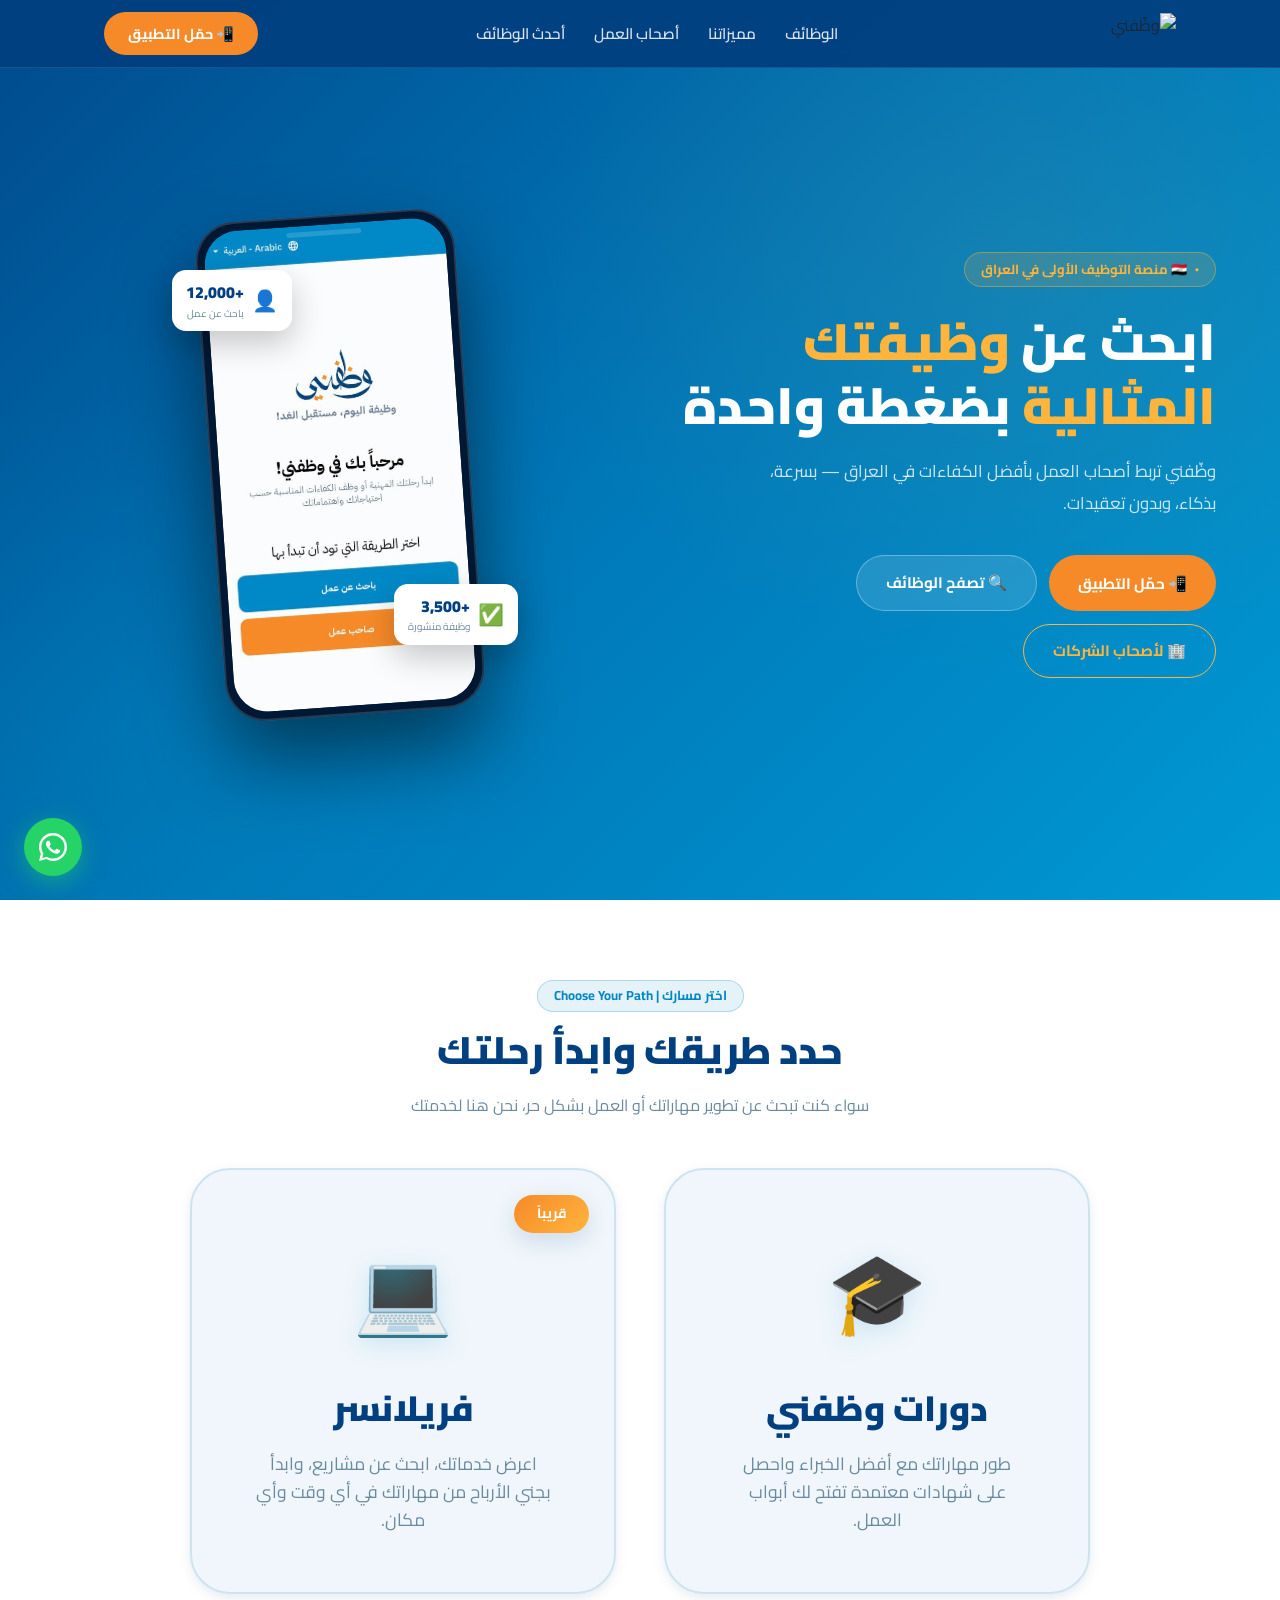
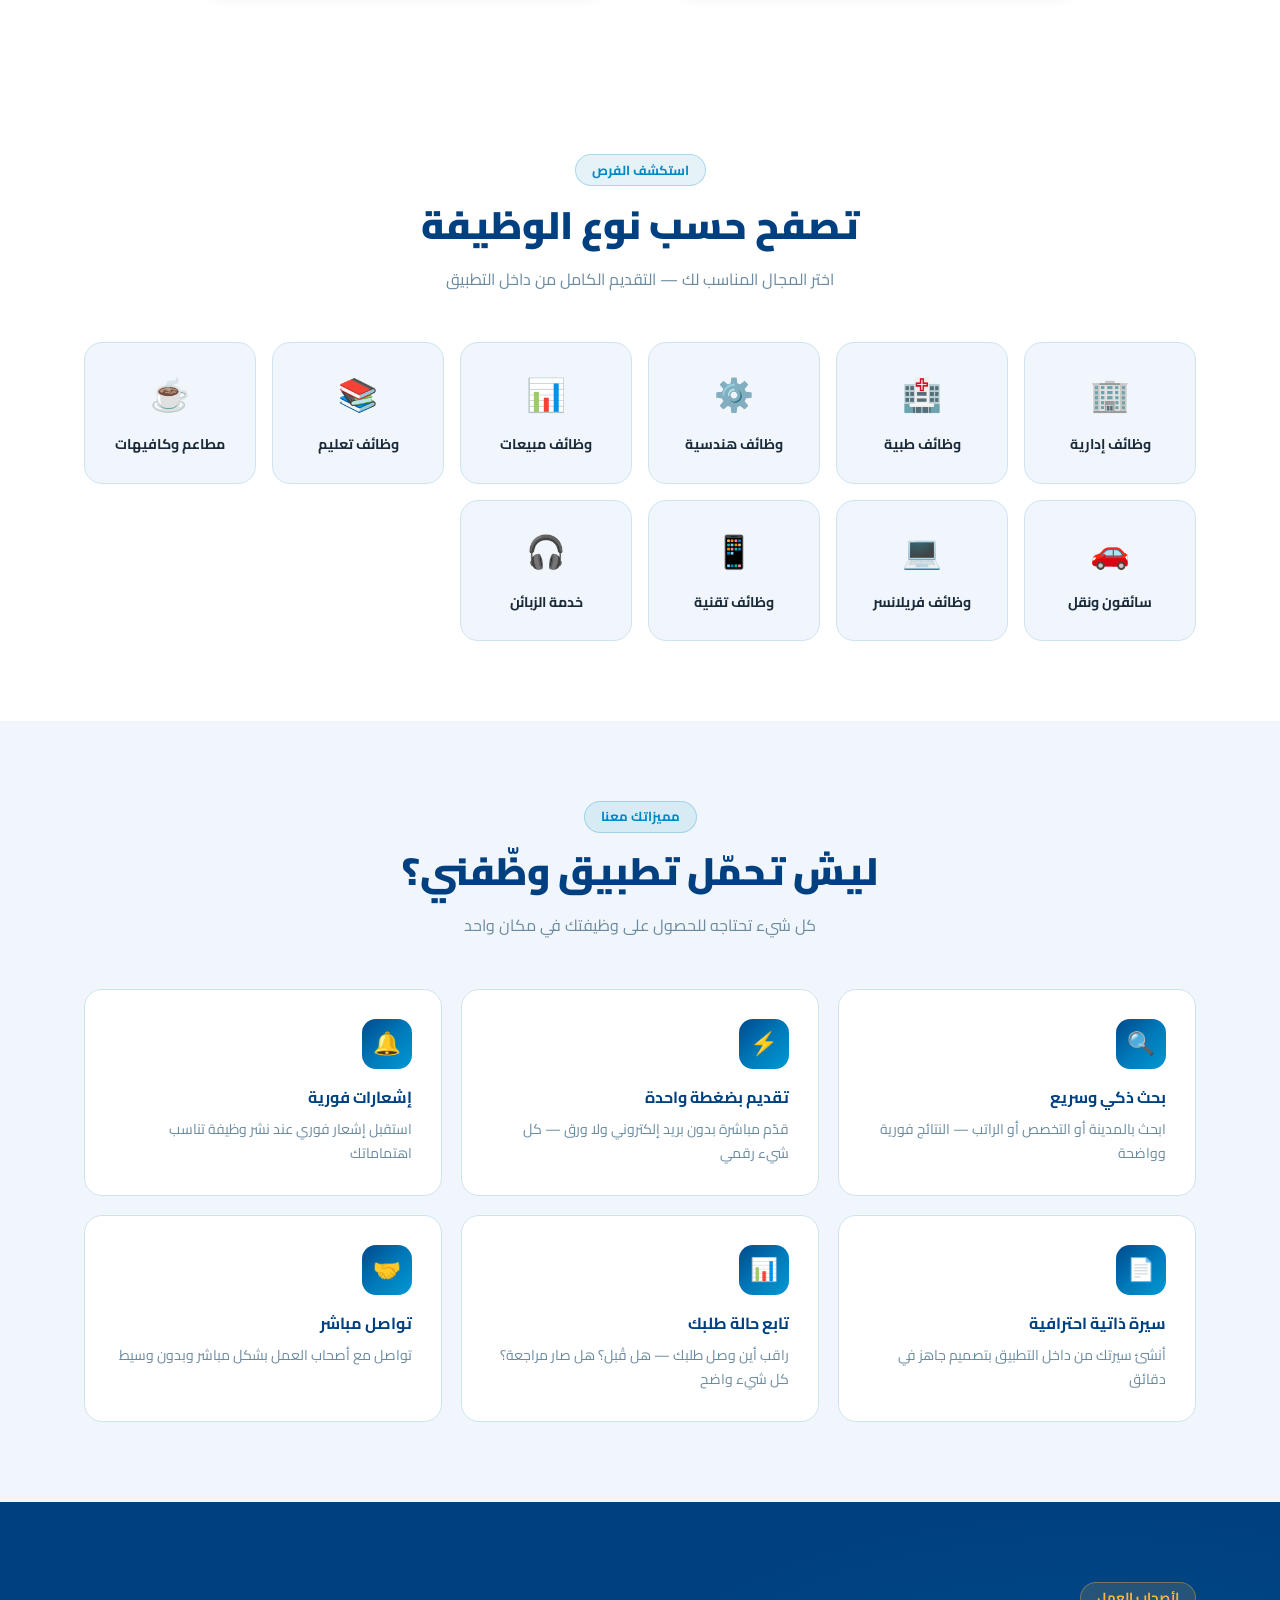
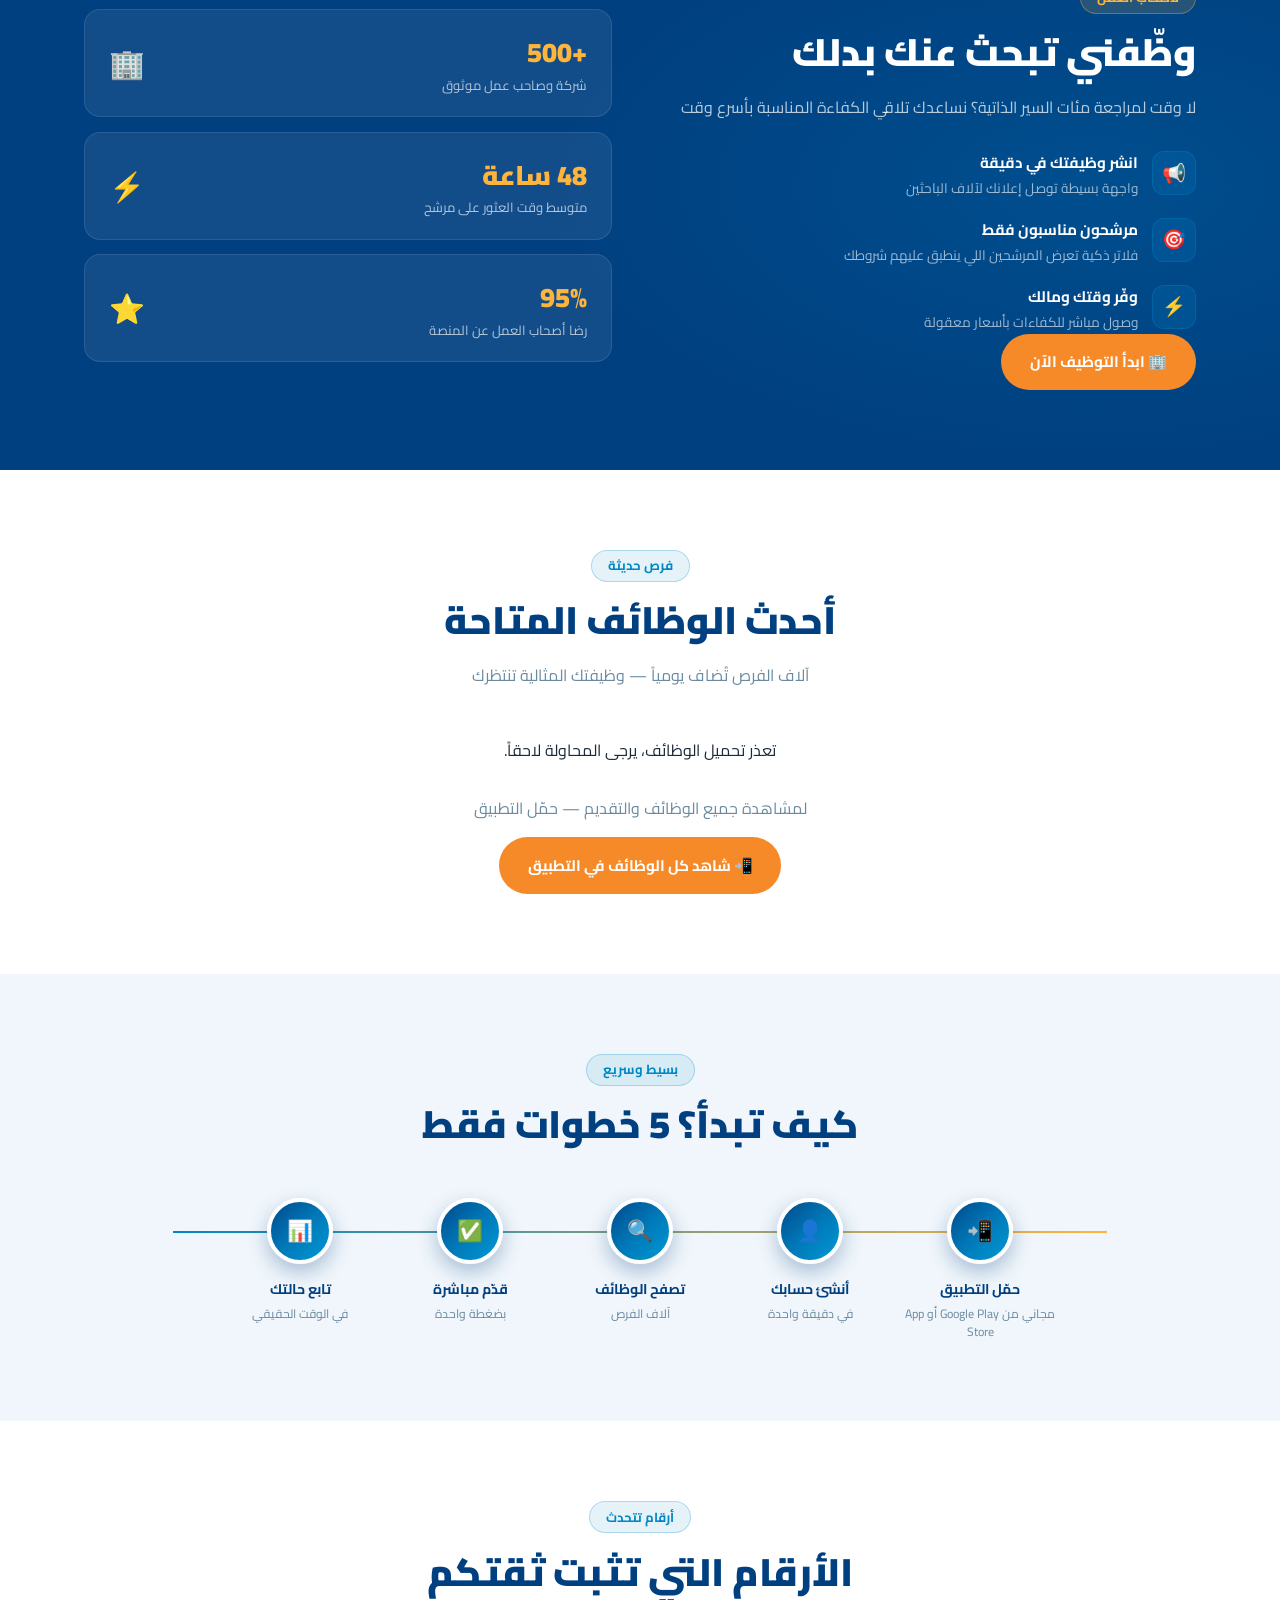
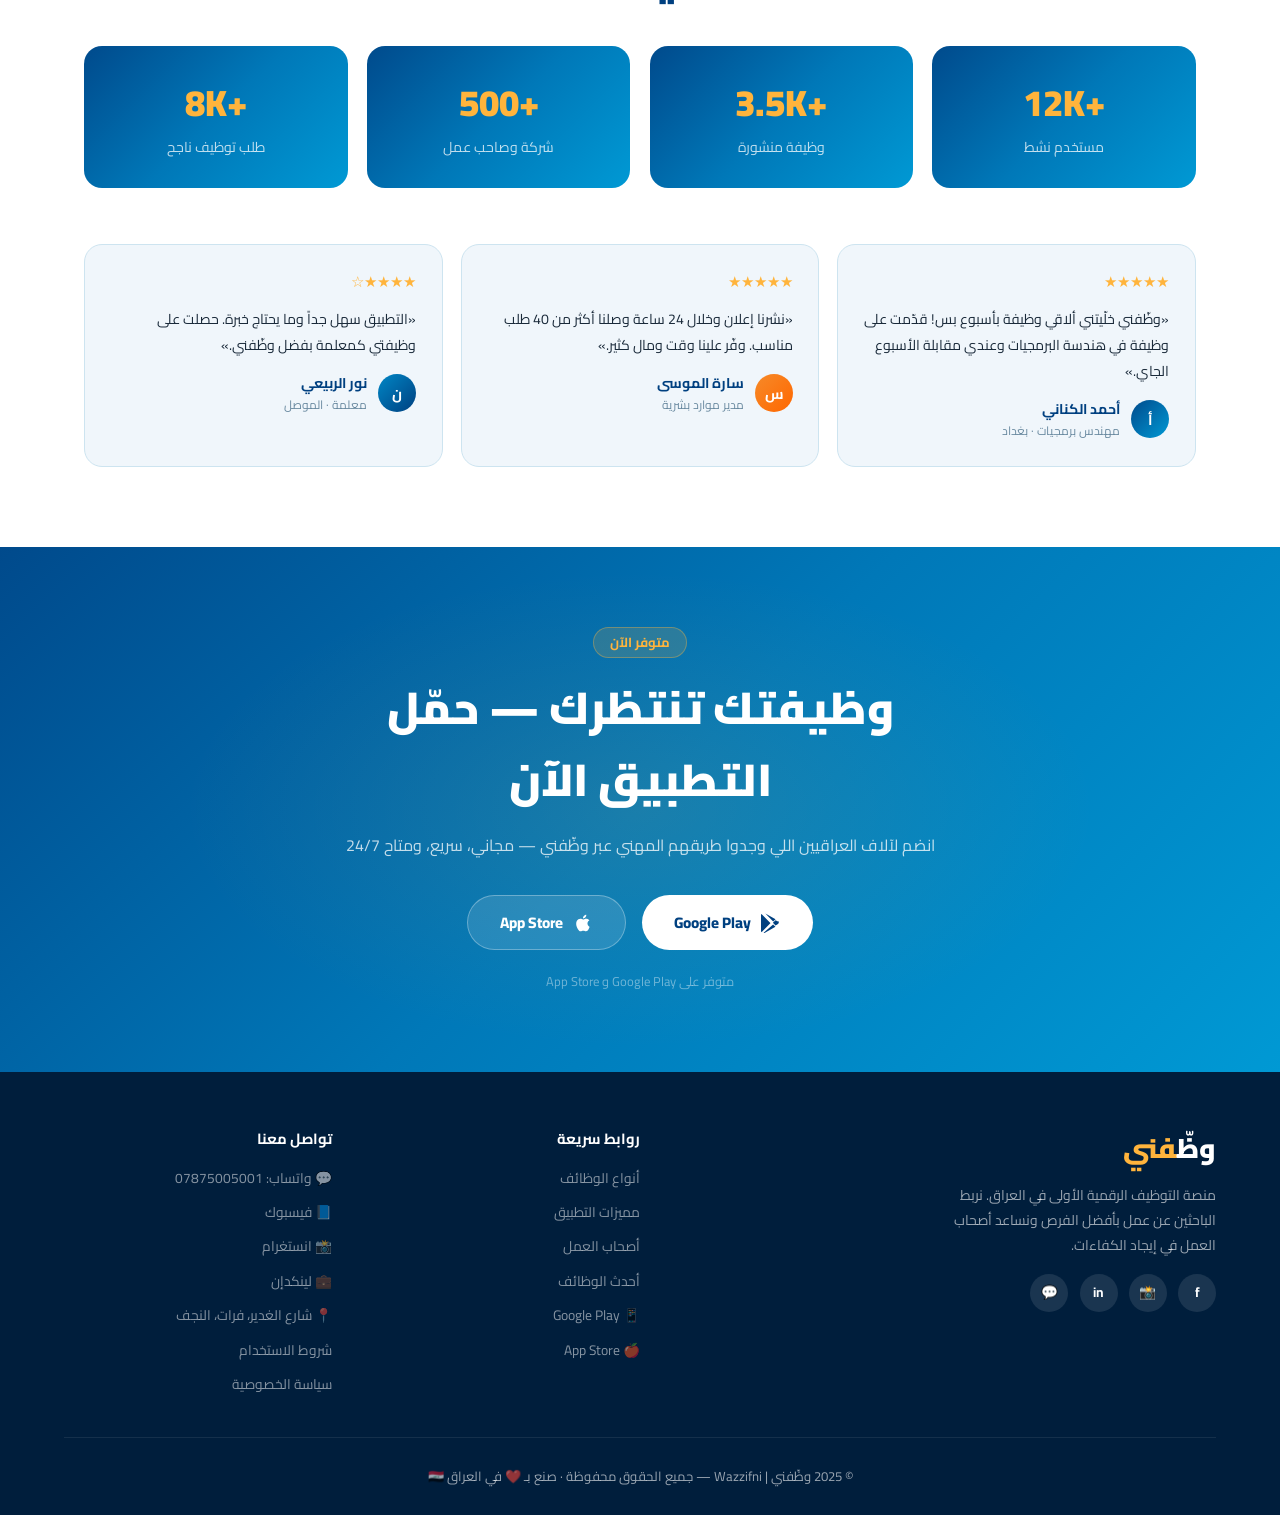
==== web/index.html @ c6cc1110 "." ====
<!DOCTYPE html>
<html lang="ar" dir="rtl">
<head>
    <meta charset="UTF-8">
    <meta name="viewport" content="width=device-width, initial-scale=1.0">
    <title>وظّفني | Wazzifni - منصة التوظيف الأولى في العراق</title>
    <meta name="description" content="منصة التوظيف الرقمية الأولى في العراق - ابحث عن وظيفتك المثالية بضغطة واحدة">
    <meta name="keywords" content="وظائف, توظيف, العراق, عمل, فرص عمل, بغداد, الموصل, أربيل">
    <meta name="author" content="Wazzifni">

    <!-- Open Graph / Social Media -->
    <meta property="og:title" content="وظّفني | Wazzifni">
    <meta property="og:description" content="منصة التوظيف الرقمية الأولى في العراق">
    <meta property="og:type" content="website">

    <!-- Fonts -->
    <link href="https://fonts.googleapis.com/css2?family=Cairo:wght@400;600;700;900&display=swap" rel="stylesheet">

    <!-- CSS -->
    <link rel="stylesheet" href="css/main.css">
</head>
<body>
<!-- Navigation Component -->
<nav class="navbar">
    <div class="nav-container">
        <div class="nav-logo">
            <img src="assets/images/logo.png" alt="وظّفني" width="120" height="42">
        </div>
        <ul class="nav-links">
            <li><a href="#cats">الوظائف</a></li>
            <li><a href="#why">مميزاتنا</a></li>
            <li><a href="#employers">أصحاب العمل</a></li>
            <li><a href="#jobs">أحدث الوظائف</a></li>
        </ul>
        <button class="nav-btn" onclick="window.modal.show()">📲 حمّل التطبيق</button>
        <button class="mobile-menu-btn" aria-label="القائمة">☰</button>
    </div>
</nav>

<!-- Hero Section -->
<section class="hero" id="home">
    <div class="hero-container">
        <div class="hero-content">
            <div class="badge">🇮🇶 منصة التوظيف الأولى في العراق</div>
            <h1>ابحث عن <em>وظيفتك المثالية</em> بضغطة واحدة</h1>
            <p class="hero-subtitle">وظّفني تربط أصحاب العمل بأفضل الكفاءات في العراق — بسرعة، بذكاء، وبدون تعقيدات.</p>
            <div class="hero-buttons">
                <button class="btn btn-primary" onclick="window.modal.show()">📲 حمّل التطبيق</button>
                <a href="#jobs" class="btn btn-secondary">🔍 تصفح الوظائف</a>
                <a href="#employers" class="btn btn-outline">🏢 لأصحاب الشركات</a>
            </div>
        </div>
        <div class="hero-phone">
            <div class="phone-mockup">
                <div class="phone-frame">
                    <div class="phone-screen">
                        <img src="assets/images/phone-mockup.png" alt="تطبيق وظّفني" loading="lazy">
                    </div>
                </div>
                <div class="float-card card-1">
                    <span class="card-icon">👤</span>
                    <div>
                        <div class="card-number">+12,000</div>
                        <div class="card-label">باحث عن عمل</div>
                    </div>
                </div>
                <div class="float-card card-2">
                    <span class="card-icon">✅</span>
                    <div>
                        <div class="card-number">+3,500</div>
                        <div class="card-label">وظيفة منشورة</div>
                    </div>
                </div>
            </div>
        </div>
    </div>
</section>

<!-- Path Section -->
<section class="path" id="path">
    <div class="container">
        <div class="section-header rv">
            <span class="section-tag">اختر مسارك | Choose Your Path</span>
            <h2 class="section-title">حدد طريقك وابدأ رحلتك</h2>
            <p class="section-subtitle">سواء كنت تبحث عن تطوير مهاراتك أو العمل بشكل حر، نحن هنا لخدمتك</p>
        </div>
        <div class="path-grid">
            <div class="path-card rv" onclick="window.location.href='/course/'">
                <span class="path-icon">🎓</span>
                <h3 class="path-title">دورات وظفني</h3>
                <p class="path-desc">طور مهاراتك مع أفضل الخبراء واحصل على شهادات معتمدة تفتح لك أبواب العمل.</p>
            </div>
            <div class="path-card rv" onclick="window.modal.show()">
                <div class="path-badge">قريباً</div>
                <span class="path-icon">💻</span>
                <h3 class="path-title">فريلانسر</h3>
                <p class="path-desc">اعرض خدماتك، ابحث عن مشاريع، وابدأ بجني الأرباح من مهاراتك في أي وقت وأي مكان.</p>
            </div>
        </div>
    </div>
</section>

<!-- Categories Section -->
<section class="categories" id="cats">
    <div class="container">
        <div class="section-header rv">
            <span class="section-tag">استكشف الفرص</span>
            <h2 class="section-title">تصفح حسب نوع الوظيفة</h2>
            <p class="section-subtitle">اختر المجال المناسب لك — التقديم الكامل من داخل التطبيق</p>
        </div>
        <div class="categories-grid">
            <div class="category-card rv" onclick="window.modal.show()">
                <span class="category-icon">🏢</span>
                <span class="category-label">وظائف إدارية</span>
            </div>
            <div class="category-card rv" onclick="window.modal.show()">
                <span class="category-icon">🏥</span>
                <span class="category-label">وظائف طبية</span>
            </div>
            <div class="category-card rv" onclick="window.modal.show()">
                <span class="category-icon">⚙️</span>
                <span class="category-label">وظائف هندسية</span>
            </div>
            <div class="category-card rv" onclick="window.modal.show()">
                <span class="category-icon">📊</span>
                <span class="category-label">وظائف مبيعات</span>
            </div>
            <div class="category-card rv" onclick="window.modal.show()">
                <span class="category-icon">📚</span>
                <span class="category-label">وظائف تعليم</span>
            </div>
            <div class="category-card rv" onclick="window.modal.show()">
                <span class="category-icon">☕</span>
                <span class="category-label">مطاعم وكافيهات</span>
            </div>
            <div class="category-card rv" onclick="window.modal.show()">
                <span class="category-icon">🚗</span>
                <span class="category-label">سائقون ونقل</span>
            </div>
            <div class="category-card rv" onclick="window.modal.show()">
                <span class="category-icon">💻</span>
                <span class="category-label">وظائف فريلانسر</span>
            </div>
            <div class="category-card rv" onclick="window.modal.show()">
                <span class="category-icon">📱</span>
                <span class="category-label">وظائف تقنية</span>
            </div>
            <div class="category-card rv" onclick="window.modal.show()">
                <span class="category-icon">🎧</span>
                <span class="category-label">خدمة الزبائن</span>
            </div>
        </div>
    </div>
</section>

<!-- Why Choose Us Section -->
<section class="why-us" id="why">
    <div class="container">
        <div class="section-header rv">
            <span class="section-tag">مميزاتك معنا</span>
            <h2 class="section-title">ليش تحمّل تطبيق وظّفني؟</h2>
            <p class="section-subtitle">كل شيء تحتاجه للحصول على وظيفتك في مكان واحد</p>
        </div>
        <div class="features-grid">
            <div class="feature-card rv">
                <div class="feature-icon">🔍</div>
                <h3 class="feature-title">بحث ذكي وسريع</h3>
                <p class="feature-description">ابحث بالمدينة أو التخصص أو الراتب — النتائج فورية وواضحة</p>
            </div>
            <div class="feature-card rv">
                <div class="feature-icon">⚡</div>
                <h3 class="feature-title">تقديم بضغطة واحدة</h3>
                <p class="feature-description">قدّم مباشرة بدون بريد إلكتروني ولا ورق — كل شيء رقمي</p>
            </div>
            <div class="feature-card rv">
                <div class="feature-icon">🔔</div>
                <h3 class="feature-title">إشعارات فورية</h3>
                <p class="feature-description">استقبل إشعار فوري عند نشر وظيفة تناسب اهتماماتك</p>
            </div>
            <div class="feature-card rv">
                <div class="feature-icon">📄</div>
                <h3 class="feature-title">سيرة ذاتية احترافية</h3>
                <p class="feature-description">أنشئ سيرتك من داخل التطبيق بتصميم جاهز في دقائق</p>
            </div>
            <div class="feature-card rv">
                <div class="feature-icon">📊</div>
                <h3 class="feature-title">تابع حالة طلبك</h3>
                <p class="feature-description">راقب أين وصل طلبك — هل قُبل؟ هل صار مراجعة؟ كل شيء واضح</p>
            </div>
            <div class="feature-card rv">
                <div class="feature-icon">🤝</div>
                <h3 class="feature-title">تواصل مباشر</h3>
                <p class="feature-description">تواصل مع أصحاب العمل بشكل مباشر وبدون وسيط</p>
            </div>
        </div>
    </div>
</section>

<!-- Employers Section -->
<section class="employers" id="employers">
    <div class="container">
        <div class="employers-grid">
            <div class="employers-content rv">
                <span class="section-tag section-tag--gold">لأصحاب العمل</span>
                <h2 class="section-title section-title--light">وظّفني تبحث عنك بدلك</h2>
                <p class="section-subtitle section-subtitle--light">لا وقت لمراجعة مئات السير الذاتية؟ نساعدك تلاقي الكفاءة المناسبة بأسرع وقت</p>
                <div class="employer-features">
                    <div class="employer-feature">
                        <div class="feature-icon">📢</div>
                        <div>
                            <h4 class="feature-title">انشر وظيفتك في دقيقة</h4>
                            <p class="feature-description">واجهة بسيطة توصل إعلانك لآلاف الباحثين</p>
                        </div>
                    </div>
                    <div class="employer-feature">
                        <div class="feature-icon">🎯</div>
                        <div>
                            <h4 class="feature-title">مرشحون مناسبون فقط</h4>
                            <p class="feature-description">فلاتر ذكية تعرض المرشحين اللي ينطبق عليهم شروطك</p>
                        </div>
                    </div>
                    <div class="employer-feature">
                        <div class="feature-icon">⚡</div>
                        <div>
                            <h4 class="feature-title">وفّر وقتك ومالك</h4>
                            <p class="feature-description">وصول مباشر للكفاءات بأسعار معقولة</p>
                        </div>
                    </div>
                </div>
                <button class="btn btn-primary" onclick="window.modal.show()">🏢 ابدأ التوظيف الآن</button>
            </div>
            <div class="employers-stats rv">
                <div class="stat-card">
                    <div>
                        <div class="stat-number">+500</div>
                        <div class="stat-label">شركة وصاحب عمل موثوق</div>
                    </div>
                    <span class="stat-icon">🏢</span>
                </div>
                <div class="stat-card">
                    <div>
                        <div class="stat-number">48 ساعة</div>
                        <div class="stat-label">متوسط وقت العثور على مرشح</div>
                    </div>
                    <span class="stat-icon">⚡</span>
                </div>
                <div class="stat-card">
                    <div>
                        <div class="stat-number">95%</div>
                        <div class="stat-label">رضا أصحاب العمل عن المنصة</div>
                    </div>
                    <span class="stat-icon">⭐</span>
                </div>
            </div>
        </div>
    </div>
</section>

<!-- Jobs Section -->
<section class="jobs" id="jobs">
    <div class="container">
        <div class="section-header rv">
            <span class="section-tag">فرص حديثة</span>
            <h2 class="section-title">أحدث الوظائف المتاحة</h2>
            <p class="section-subtitle">آلاف الفرص تُضاف يومياً — وظيفتك المثالية تنتظرك</p>
        </div>
        <div class="jobs-grid">
            <div class="job-card rv" onclick="window.modal.show()">
                <div class="job-header">
                    <h3 class="job-title">اداري محاسب في شركة عطور</h3>
                    <span class="job-badge">دوام كامل</span>
                </div>
                <div class="job-company">🏢 شركة بوابة التوظيف</div>
                <div class="job-footer">
                    <span class="job-location">📍 هجين (مقر + عن بُعد)</span>
                    <span class="job-salary">850,000 د.ع</span>
                    <span class="job-date">28-12-2025</span>
                </div>
            </div>
            <div class="job-card rv" onclick="window.modal.show()">
                <div class="job-header">
                    <h3 class="job-title">موظفة مبيعات</h3>
                    <span class="job-badge">دوام كامل</span>
                </div>
                <div class="job-company">🏢 شركة بوابة التوظيف</div>
                <div class="job-footer">
                    <span class="job-location">📍 هجين (مقر + عن بُعد)</span>
                    <span class="job-salary">1,000,000 د.ع</span>
                    <span class="job-date">28-12-2025</span>
                </div>
            </div>
            <div class="job-card rv" onclick="window.modal.show()">
                <div class="job-header">
                    <h3 class="job-title">موظفة في عيادة طبية</h3>
                    <span class="job-badge">دوام كامل</span>
                </div>
                <div class="job-company">🏥 شركة بوابة التوظيف</div>
                <div class="job-footer">
                    <span class="job-location">📍 في مقر العمل</span>
                    <span class="job-salary">400,000 د.ع</span>
                    <span class="job-date">28-12-2025</span>
                </div>
            </div>
            <div class="job-card rv" onclick="window.modal.show()">
                <div class="job-header">
                    <h3 class="job-title">مصمم جرافيك ومحتوى</h3>
                    <span class="job-badge">فريلانس</span>
                </div>
                <div class="job-company">📱 وكالة ديجيتال ماركتينج</div>
                <div class="job-footer">
                    <span class="job-location">📍 عن بُعد</span>
                    <span class="job-salary">400,000 - 700,000 د.ع</span>
                    <span class="job-date">منذ يوم</span>
                </div>
            </div>
            <div class="job-card rv" onclick="window.modal.show()">
                <div class="job-header">
                    <h3 class="job-title">معلم رياضيات ثانوية</h3>
                    <span class="job-badge">دوام كامل</span>
                </div>
                <div class="job-company">📚 مجموعة المدارس الأهلية</div>
                <div class="job-footer">
                    <span class="job-location">📍 الموصل</span>
                    <span class="job-salary">450,000 - 600,000 د.ع</span>
                    <span class="job-date">منذ 5 أيام</span>
                </div>
            </div>
            <div class="job-card rv" onclick="window.modal.show()">
                <div class="job-header">
                    <h3 class="job-title">موظف استقبال كافيه</h3>
                    <span class="job-badge">دوام جزئي</span>
                </div>
                <div class="job-company">☕ كافيه الأندلس - الكرادة</div>
                <div class="job-footer">
                    <span class="job-location">📍 بغداد</span>
                    <span class="job-salary">350,000 - 450,000 د.ع</span>
                    <span class="job-date">منذ يوم</span>
                </div>
            </div>
        </div>
        <div class="jobs-more rv">
            <p>لمشاهدة جميع الوظائف والتقديم — حمّل التطبيق</p>
            <button class="btn btn-primary" onclick="window.modal.show()">📲 شاهد كل الوظائف في التطبيق</button>
        </div>
    </div>
</section>

<!-- Steps Section -->
<section class="steps" id="steps">
    <div class="container">
        <div class="section-header rv">
            <span class="section-tag">بسيط وسريع</span>
            <h2 class="section-title">كيف تبدأ؟ 5 خطوات فقط</h2>
        </div>
        <div class="steps-row">
            <div class="step-item rv">
                <div class="step-number">📲</div>
                <h3 class="step-title">حمّل التطبيق</h3>
                <p class="step-description">مجاني من Google Play أو App Store</p>
            </div>
            <div class="step-item rv">
                <div class="step-number">👤</div>
                <h3 class="step-title">أنشئ حسابك</h3>
                <p class="step-description">في دقيقة واحدة</p>
            </div>
            <div class="step-item rv">
                <div class="step-number">🔍</div>
                <h3 class="step-title">تصفح الوظائف</h3>
                <p class="step-description">آلاف الفرص</p>
            </div>
            <div class="step-item rv">
                <div class="step-number">✅</div>
                <h3 class="step-title">قدّم مباشرة</h3>
                <p class="step-description">بضغطة واحدة</p>
            </div>
            <div class="step-item rv">
                <div class="step-number">📊</div>
                <h3 class="step-title">تابع حالتك</h3>
                <p class="step-description">في الوقت الحقيقي</p>
            </div>
        </div>
    </div>
</section>

<!-- Trust Section -->
<section class="trust" id="trust">
    <div class="container">
        <div class="section-header rv">
            <span class="section-tag">أرقام تتحدث</span>
            <h2 class="section-title">الأرقام التي تثبت ثقتكم</h2>
        </div>
        <div class="stats-grid">
            <div class="stat-card-large rv">
                <div class="stat-number">+12K</div>
                <div class="stat-label">مستخدم نشط</div>
            </div>
            <div class="stat-card-large rv">
                <div class="stat-number">+3.5K</div>
                <div class="stat-label">وظيفة منشورة</div>
            </div>
            <div class="stat-card-large rv">
                <div class="stat-number">+500</div>
                <div class="stat-label">شركة وصاحب عمل</div>
            </div>
            <div class="stat-card-large rv">
                <div class="stat-number">+8K</div>
                <div class="stat-label">طلب توظيف ناجح</div>
            </div>
        </div>

        <!-- Reviews -->
        <div class="reviews-grid">
            <div class="review-card rv">
                <div class="stars">★★★★★</div>
                <p class="review-text">«وظّفني خلّيتني ألاقي وظيفة بأسبوع بس! قدّمت على وظيفة في هندسة البرمجيات وعندي مقابلة الأسبوع الجاي.»</p>
                <div class="review-author">
                    <div class="author-avatar" style="background:linear-gradient(135deg,#004a8c,#0099d4)">أ</div>
                    <div>
                        <div class="author-name">أحمد الكناني</div>
                        <div class="author-role">مهندس برمجيات · بغداد</div>
                    </div>
                </div>
            </div>
            <div class="review-card rv">
                <div class="stars">★★★★★</div>
                <p class="review-text">«نشرنا إعلان وخلال 24 ساعة وصلنا أكثر من 40 طلب مناسب. وفّر علينا وقت ومال كثير.»</p>
                <div class="review-author">
                    <div class="author-avatar" style="background:linear-gradient(135deg,#F68A29,#FF6700)">س</div>
                    <div>
                        <div class="author-name">سارة الموسى</div>
                        <div class="author-role">مدير موارد بشرية</div>
                    </div>
                </div>
            </div>
            <div class="review-card rv">
                <div class="stars">★★★★☆</div>
                <p class="review-text">«التطبيق سهل جداً وما يحتاج خبرة. حصلت على وظيفتي كمعلمة بفضل وظّفني.»</p>
                <div class="review-author">
                    <div class="author-avatar" style="background:linear-gradient(135deg,#0087C6,#004080)">ن</div>
                    <div>
                        <div class="author-name">نور الربيعي</div>
                        <div class="author-role">معلمة · الموصل</div>
                    </div>
                </div>
            </div>
        </div>
    </div>
</section>

<!-- Download Section -->
<section class="download" id="download">
    <div class="download-container rv">
        <span class="section-tag section-tag--gold">متوفر الآن</span>
        <h2 class="download-title">وظيفتك تنتظرك — حمّل التطبيق الآن</h2>
        <p class="download-subtitle">انضم لآلاف العراقيين اللي وجدوا طريقهم المهني عبر وظّفني — مجاني، سريع، ومتاح 24/7</p>
        <div class="download-buttons">
            <a href="https://play.google.com/store/apps/details?id=com.wazzifni.iraq" class="btn-download btn-android" target="_blank" rel="noopener">
                <svg width="20" height="20" viewBox="0 0 24 24" fill="currentColor">
                    <path d="M3.18 23.76a2 2 0 0 0 2.07-.22l12.1-6.93-2.84-2.85zM.5 1.1A2 2 0 0 0 0 2.5v19a2 2 0 0 0 .5 1.4L.6 23l10.63-10.63v-.26L.6 1.1zM20.34 10.22l-2.91-1.67-3.17 3.17 3.17 3.17 2.94-1.68a2.02 2.02 0 0 0 0-3.5zM5.25.46 17.43 7.4l-2.84 2.84z"/>
                </svg>
                Google Play
            </a>
            <a href="https://apps.apple.com/us/app/wazzifni-%D9%88%D8%B8%D9%81%D9%86%D9%8I/id6743117085?l=ar" class="btn-download btn-ios" target="_blank" rel="noopener">
                <svg width="20" height="20" viewBox="0 0 24 24" fill="currentColor">
                    <path d="M18.71 19.5c-.83 1.24-1.71 2.45-3.05 2.47-1.34.03-1.77-.79-3.29-.79-1.53 0-2 .77-3.27.82-1.31.05-2.3-1.32-3.14-2.53C4.25 17 2.94 12.45 4.7 9.39c.87-1.52 2.43-2.48 4.12-2.51 1.28-.02 2.5.87 3.29.87.78 0 2.26-1.07 3.8-.91.65.03 2.47.26 3.64 1.98l-.09.06c-.22.14-2.15 1.26-2.13 3.75.03 2.99 2.62 3.99 2.65 4l.03.01zM13 3.5c.73-.83 1.94-1.46 2.94-1.5.13 1.17-.34 2.35-1.04 3.19-.69.85-1.83 1.51-2.95 1.42-.15-1.15.41-2.35 1.05-3.11z"/>
                </svg>
                App Store
            </a>
        </div>
        <p class="download-note">متوفر على Google Play و App Store</p>
    </div>
</section>

<!-- Footer -->
<footer class="footer">
    <div class="footer-grid">
        <div class="footer-info">
            <div class="footer-logo">وظّ<span>فني</span></div>
            <p class="footer-description">منصة التوظيف الرقمية الأولى في العراق. نربط الباحثين عن عمل بأفضل الفرص ونساعد أصحاب العمل في إيجاد الكفاءات.</p>
            <div class="social-links">
                <a href="https://www.facebook.com/share/14XfHdMCbR8/?mibextid=wwXIfr" target="_blank" rel="noopener" class="social-link" aria-label="فيسبوك">f</a>
                <a href="https://www.instagram.com/wazzifni?igsh=MXN6ZzVoMWk2NjN5Yw%3D%3D&utm_source=qr" target="_blank" rel="noopener" class="social-link" aria-label="انستغرام">📸</a>
                <a href="https://www.linkedin.com/company/wazzifni-iraq/" target="_blank" rel="noopener" class="social-link" aria-label="لينكدإن">in</a>
                <a href="https://wa.me/9647875005001" target="_blank" rel="noopener" class="social-link" aria-label="واتساب">💬</a>
            </div>
        </div>

        <div class="footer-links">
            <h4>روابط سريعة</h4>
            <ul>
                <li><a href="#cats">أنواع الوظائف</a></li>
                <li><a href="#why">مميزات التطبيق</a></li>
                <li><a href="#employers">أصحاب العمل</a></li>
                <li><a href="#jobs">أحدث الوظائف</a></li>
                <li><a href="https://play.google.com/store/apps/details?id=com.wazzifni.iraq" target="_blank" rel="noopener">📱 Google Play</a></li>
                <li><a href="https://apps.apple.com/us/app/wazzifni-%D9%88%D8%B8%D9%81%D9%86%D9%8I/id6743117085?l=ar" target="_blank" rel="noopener">🍎 App Store</a></li>
            </ul>
        </div>

        <div class="footer-contact">
            <h4>تواصل معنا</h4>
            <ul>
                <li><a href="https://wa.me/9647875005001" target="_blank" rel="noopener">💬 واتساب: 07875005001</a></li>
                <li><a href="https://www.facebook.com/share/14XfHdMCbR8/?mibextid=wwXIfr" target="_blank" rel="noopener">📘 فيسبوك</a></li>
                <li><a href="https://www.instagram.com/wazzifni?igsh=MXN6ZzVoMWk2NjN5Yw%3D%3D&utm_source=qr" target="_blank" rel="noopener">📸 انستغرام</a></li>
                <li><a href="https://www.linkedin.com/company/wazzifni-iraq/" target="_blank" rel="noopener">💼 لينكدإن</a></li>
                <li><a href="https://maps.app.goo.gl/uygd5NoXuiq14s2i9?g_st=ic" target="_blank" rel="noopener">📍 شارع الغدير، فرات، النجف</a></li>
                <li><a href="#" onclick="window.legal.open('terms');return false">شروط الاستخدام</a></li>
                <li><a href="#" onclick="window.legal.open('privacy');return false">سياسة الخصوصية</a></li>
            </ul>
        </div>
    </div>

    <div class="footer-bottom">
        © 2025 وظّفني | Wazzifni — جميع الحقوق محفوظة · صنع بـ ❤️ في العراق 🇮🇶
    </div>
</footer>

<!-- Modal Component -->
<div class="modal" id="modal" onclick="if(event.target===this) window.modal.hide()">
    <div class="modal-card">
        <button class="modal-close" onclick="window.modal.hide()" aria-label="إغلاق">✕</button>
        <div class="modal-logo">وظّ<span>فني</span></div>
        <h3 class="modal-title">حمّل تطبيق وظّفني</h3>
        <p class="modal-subtitle">للاطلاع على الوظائف والتقديم عليها، حمّل التطبيق مجاناً</p>

        <div class="modal-features">
            <div class="modal-feature">بحث ذكي وسريع</div>
            <div class="modal-feature">تقديم بضغطة واحدة</div>
            <div class="modal-feature">إشعارات فورية</div>
            <div class="modal-feature">سيرة ذاتية احترافية</div>
            <div class="modal-feature">متابعة حالة الطلب</div>
            <div class="modal-feature">تواصل مباشر</div>
        </div>

        <div class="modal-buttons">
            <a href="https://play.google.com/store/apps/details?id=com.wazzifni.iraq" class="btn-download-modal btn-android" target="_blank" rel="noopener">
                <svg width="18" height="18" viewBox="0 0 24 24" fill="currentColor">
                    <path d="M3.18 23.76a2 2 0 0 0 2.07-.22l12.1-6.93-2.84-2.85zM.5 1.1A2 2 0 0 0 0 2.5v19a2 2 0 0 0 .5 1.4L.6 23l10.63-10.63v-.26L.6 1.1zM20.34 10.22l-2.91-1.67-3.17 3.17 3.17 3.17 2.94-1.68a2.02 2.02 0 0 0 0-3.5zM5.25.46 17.43 7.4l-2.84 2.84z"/>
                </svg>
                تحميل من Google Play
            </a>
            <a href="https://apps.apple.com/us/app/wazzifni-%D9%88%D8%B8%D9%81%D9%86%D9%8I/id6743117085?l=ar" class="btn-download-modal btn-ios" target="_blank" rel="noopener">
                <svg width="18" height="18" viewBox="0 0 24 24" fill="currentColor">
                    <path d="M18.71 19.5c-.83 1.24-1.71 2.45-3.05 2.47-1.34.03-1.77-.79-3.29-.79-1.53 0-2 .77-3.27.82-1.31.05-2.3-1.32-3.14-2.53C4.25 17 2.94 12.45 4.7 9.39c.87-1.52 2.43-2.48 4.12-2.51 1.28-.02 2.5.87 3.29.87.78 0 2.26-1.07 3.8-.91.65.03 2.47.26 3.64 1.98l-.09.06c-.22.14-2.15 1.26-2.13 3.75.03 2.99 2.62 3.99 2.65 4l.03.01zM13 3.5c.73-.83 1.94-1.46 2.94-1.5.13 1.17-.34 2.35-1.04 3.19-.69.85-1.83 1.51-2.95 1.42-.15-1.15.41-2.35 1.05-3.11z"/>
                </svg>
                تحميل من App Store
            </a>
        </div>

        <button class="modal-skip" onclick="window.modal.hide()">ربما لاحقاً</button>
    </div>
</div>

<!-- Legal Pages -->
<div class="legal" id="terms">
    <div class="legal-header">
        <button class="legal-back" onclick="window.legal.close('terms')">← رجوع</button>
        <h1 class="legal-title">شروط الاستخدام</h1>
        <p class="legal-subtitle">تطبيق وظّفني | شركة بوابة التوظيف لاستقدام وتشغيل الأيدي العاملة م.م</p>
    </div>
    <div class="legal-content">
        <div class="legal-article">
            <h3>المادة (1): القبول والالتزام</h3>
            <p>يُعد استخدام التطبيق أو تصفحه بمثابة موافقة صريحة على الالتزام بجميع بنود هذه الشروط.</p>
        </div>
        <div class="legal-article">
            <h3>المادة (2): أهلية المستخدم</h3>
            <p>يشترط في المستخدم أن يكون متمتعًا بالأهلية القانونية الكاملة، وأي استخدام من قبل قاصر يتم تحت مسؤولية وليّه القانوني.</p>
        </div>
        <div class="legal-article">
            <h3>المادة (3): إنشاء الحساب</h3>
            <p>يلتزم المستخدم بما يلي:</p>
            <ul>
                <li>تقديم معلومات دقيقة وصحيحة.</li>
                <li>عدم انتحال شخصية أي جهة أو فرد.</li>
                <li>عدم استخدام أكثر من حساب واحد دون سبب قانوني.</li>
            </ul>
        </div>
        <div class="legal-article">
            <h3>المادة (4): استخدام المشروع</h3>
            <p>يحظر على المستخدم:</p>
            <ul>
                <li>إرسال أو تحميل محتوى مسيء أو احتيالي أو غير قانوني.</li>
                <li>محاولة اختراق أنظمة الحماية أو تعطيل خدمات التطبيق.</li>
                <li>استخدام التطبيق لأغراض تجارية غير مصرّح بها.</li>
            </ul>
        </div>
        <div class="legal-article">
            <h3>المادة (5): حقوق الملكية الفكرية</h3>
            <p>تعود جميع الحقوق للشركة، ويمنع نسخها أو إعادة استخدامها بدون إذن مكتوب.</p>
        </div>
        <div class="legal-article">
            <h3>المادة (6): إنهاء الخدمة</h3>
            <p>يحق للشركة إنهاء وصول أي مستخدم في حال مخالفة الشروط أو إساءة الاستخدام أو التسبب بضرر للشركة أو المستخدمين.</p>
        </div>
        <div class="legal-article">
            <h3>المادة (7): التعديلات على الشروط</h3>
            <p>تحتفظ الشركة بحقها في تعديل هذه الشروط دون إشعار مسبق، وتكون النسخة المنشورة هي السارية.</p>
        </div>
        <div class="legal-article">
            <h3>المادة (8): القانون المعمول به</h3>
            <p>تخضع هذه الشروط لأحكام القوانين النافذة في جمهورية العراق، وتكون محاكم محافظة النجف هي المختصة حصريًا.</p>
        </div>
    </div>
</div>

<div class="legal" id="privacy">
    <div class="legal-header">
        <button class="legal-back" onclick="window.legal.close('privacy')">← رجوع</button>
        <h1 class="legal-title">سياسة الخصوصية</h1>
        <p class="legal-subtitle">تطبيق وظّفني | شركة بوابة التوظيف لاستقدام وتشغيل الأيدي العاملة م.م</p>
    </div>
    <div class="legal-content">
        <div class="legal-article">
            <h3>المادة (1): التعريفات</h3>
            <ul>
                <li><strong>الشركة:</strong> شركة بوابة التوظيف لاستقدام وتشغيل الأيدي العاملة المحدودة.</li>
                <li><strong>التطبيق:</strong> تطبيق وظفني والموقع الإلكتروني المرتبط به.</li>
                <li><strong>المستخدم:</strong> كل شخص يستخدم خدمات التطبيق.</li>
                <li><strong>البيانات الشخصية:</strong> كل معلومة تُعرّف أو تُمكّن من التعرف على المستخدم.</li>
            </ul>
        </div>
        <div class="legal-article">
            <h3>المادة (2): نطاق جمع البيانات</h3>
            <ul>
                <li>الاسم الكامل، البريد الإلكتروني، رقم الهاتف.</li>
                <li>المعلومات المهنية والسيرة الذاتية.</li>
                <li>بيانات الموقع الجغرافي بموافقة المستخدم.</li>
                <li>بيانات الاستخدام (IP، نوع الجهاز، نظام التشغيل).</li>
            </ul>
        </div>
        <div class="legal-article">
            <h3>المادة (3): أغراض استخدام البيانات</h3>
            <ul>
                <li>تمكين المستخدم من استخدام الخدمات.</li>
                <li>تخصيص وتحسين تجربة المستخدم.</li>
                <li>إرسال تنبيهات عن فرص العمل.</li>
                <li>الامتثال للالتزامات القانونية.</li>
            </ul>
        </div>
        <div class="legal-article">
            <h3>المادة (4): مشاركة البيانات</h3>
            <p>لا تبيع الشركة البيانات، باستثناء أصحاب العمل المختارين من المستخدم والجهات القضائية بموجب طلب قانوني.</p>
        </div>
        <div class="legal-article">
            <h3>المادة (5): حماية البيانات</h3>
            <p>تتخذ الشركة جميع التدابير الفنية بما يشمل التشفير والبروتوكولات الآمنة (SSL).</p>
        </div>
        <div class="legal-article">
            <h3>المادة (6): حقوق المستخدم</h3>
            <ul>
                <li>الاطلاع على بياناته وتعديلها أو حذفها.</li>
                <li>الاعتراض على استخدام بياناته لأغراض تسويقية.</li>
                <li>سحب الموافقة في أي وقت.</li>
            </ul>
        </div>
        <div class="legal-article">
            <h3>المادة (7): ملفات تعريف الارتباط</h3>
            <p>قد يستخدم التطبيق Cookies لتحسين الأداء، ويحق للمستخدم تعطيلها.</p>
        </div>
        <div class="legal-article">
            <h3>المادة (8): التعديلات</h3>
            <p>تحتفظ الشركة بحق التعديل مع إشعار المستخدم بالتغييرات الجوهرية.</p>
        </div>
        <div class="legal-article">
            <h3>المادة (9): القانون الواجب التطبيق</h3>
            <p>تخضع لقوانين العراق وتختص محاكم النجف بالنظر في أي نزاع.</p>
        </div>
    </div>
</div>

<!-- WhatsApp Button -->
<a href="https://wa.me/9647875005001" target="_blank" rel="noopener" class="whatsapp-button" title="تواصل معنا عبر واتساب">
    <svg xmlns="http://www.w3.org/2000/svg" viewBox="0 0 32 32" width="32" height="32" fill="#fff">
        <path d="M16 2C8.268 2 2 8.268 2 16c0 2.478.67 4.797 1.836 6.789L2 30l7.448-1.953A13.928 13.928 0 0 0 16 30c7.732 0 14-6.268 14-14S23.732 2 16 2zm0 25.6a11.54 11.54 0 0 1-5.88-1.607l-.42-.25-4.42 1.16 1.18-4.305-.274-.442A11.56 11.56 0 0 1 4.4 16C4.4 9.593 9.593 4.4 16 4.4S27.6 9.593 27.6 16 22.407 27.6 16 27.6zm6.34-8.64c-.347-.174-2.055-1.014-2.374-1.13-.318-.115-.55-.174-.781.174-.232.347-.897 1.13-1.1 1.362-.202.231-.405.26-.752.087-.347-.174-1.464-.54-2.788-1.72-1.03-.918-1.726-2.052-1.928-2.399-.202-.347-.022-.535.152-.708.156-.155.347-.405.52-.607.174-.202.232-.347.347-.578.116-.232.058-.434-.029-.607-.087-.174-.781-1.883-1.07-2.578-.282-.678-.569-.586-.781-.597l-.666-.011c-.232 0-.607.087-.925.434-.318.347-1.215 1.187-1.215 2.895s1.244 3.357 1.418 3.589c.174.231 2.45 3.74 5.935 5.244.83.358 1.477.572 1.982.732.833.265 1.591.228 2.19.138.668-.1 2.055-.84 2.345-1.651.289-.812.289-1.508.202-1.651-.086-.144-.318-.231-.665-.405z"/>
    </svg>
</a>

<!-- JavaScript -->
<script src="js/main.js" type="module"></script>
</body>
</html>
---- web/css/main.css ----
/* Main CSS - Imports all component styles */
@import url('components/nav.css');
@import url('components/hero.css');
@import url('components/path.css');
@import url('components/categories.css');
@import url('components/why.css');
@import url('components/employers.css');
@import url('components/jobs.css');
@import url('components/steps.css');
@import url('components/trust.css');
@import url('components/download.css');
@import url('components/footer.css');
@import url('components/modal.css');
@import url('components/legal.css');
@import url('responsive.css');

/* CSS Variables */
:root {
  --blue: #0087C6;
  --navy: #004080;
  --orange: #F68A29;
  --gold: #FFB43C;
  --bg: #f0f6fb;
  --muted: #6a8aa0;
  --border: #cde4f0;
  --grad: linear-gradient(135deg, #004a8c 0%, #0078b8 50%, #0099d4 100%);
  --grad-gold: linear-gradient(135deg, #F68A29, #FFB43C);
  --shadow-sm: 0 4px 12px rgba(0, 64, 128, 0.1);
  --shadow-md: 0 8px 24px rgba(0, 64, 128, 0.15);
  --shadow-lg: 0 16px 36px rgba(0, 64, 128, 0.2);
  --transition: all 0.3s ease;
}

/* Base Styles */
* {
  margin: 0;
  padding: 0;
  box-sizing: border-box;
}

html {
  scroll-behavior: smooth;
}

body {
  font-family: 'Cairo', sans-serif;
  direction: rtl;
  background: var(--bg);
  color: #1a2a3a;
  overflow-x: hidden;
  line-height: 1.6;
}

.container {
  max-width: 1200px;
  margin: 0 auto;
  padding: 0 20px;
}

/* Utility Classes */
.rv {
  opacity: 0;
  transform: translateY(24px);
  transition: opacity 0.55s ease, transform 0.55s ease;
}

.rv.show {
  opacity: 1;
  transform: translateY(0);
}

/* Section Headers */
.section-header {
  text-align: center;
  margin-bottom: 3rem;
}

.section-tag {
  display: inline-block;
  background: rgba(0, 135, 198, 0.1);
  color: var(--blue);
  padding: 0.28rem 1rem;
  border-radius: 50px;
  font-size: 0.82rem;
  font-weight: 700;
  margin-bottom: 0.9rem;
  border: 1px solid rgba(0, 135, 198, 0.25);
}

.section-tag--gold {
  background: rgba(255, 180, 60, 0.15);
  color: var(--gold);
  border-color: rgba(255, 180, 60, 0.35);
}

.section-title {
  font-size: clamp(1.7rem, 3vw, 2.6rem);
  font-weight: 900;
  color: var(--navy);
  line-height: 1.3;
  margin-bottom: 0.9rem;
}

.section-title--light {
  color: #fff;
}

.section-subtitle {
  font-size: 1rem;
  color: var(--muted);
  max-width: 540px;
  line-height: 1.85;
  margin: 0 auto;
}

.section-subtitle--light {
  color: rgba(255, 255, 255, 0.72);
}

/* Button Styles */
.btn {
  display: inline-flex;
  align-items: center;
  gap: 0.5rem;
  padding: 0.85rem 1.8rem;
  border-radius: 50px;
  font-weight: 700;
  font-size: 0.95rem;
  text-decoration: none;
  border: none;
  cursor: pointer;
  font-family: inherit;
  transition: var(--transition);
}

.btn-primary {
  background: var(--orange);
  color: #fff;
}

.btn-primary:hover {
  transform: translateY(-3px);
  box-shadow: 0 10px 28px rgba(246, 138, 41, 0.5);
}

.btn-secondary {
  background: rgba(255, 255, 255, 0.12);
  color: #fff;
  border: 1.5px solid rgba(255, 255, 255, 0.3);
}

.btn-secondary:hover {
  background: rgba(255, 255, 255, 0.2);
  transform: translateY(-2px);
}

.btn-outline {
  background: transparent;
  color: var(--gold);
  border: 1.5px solid var(--gold);
}

.btn-outline:hover {
  background: rgba(255, 180, 60, 0.12);
  transform: translateY(-2px);
}
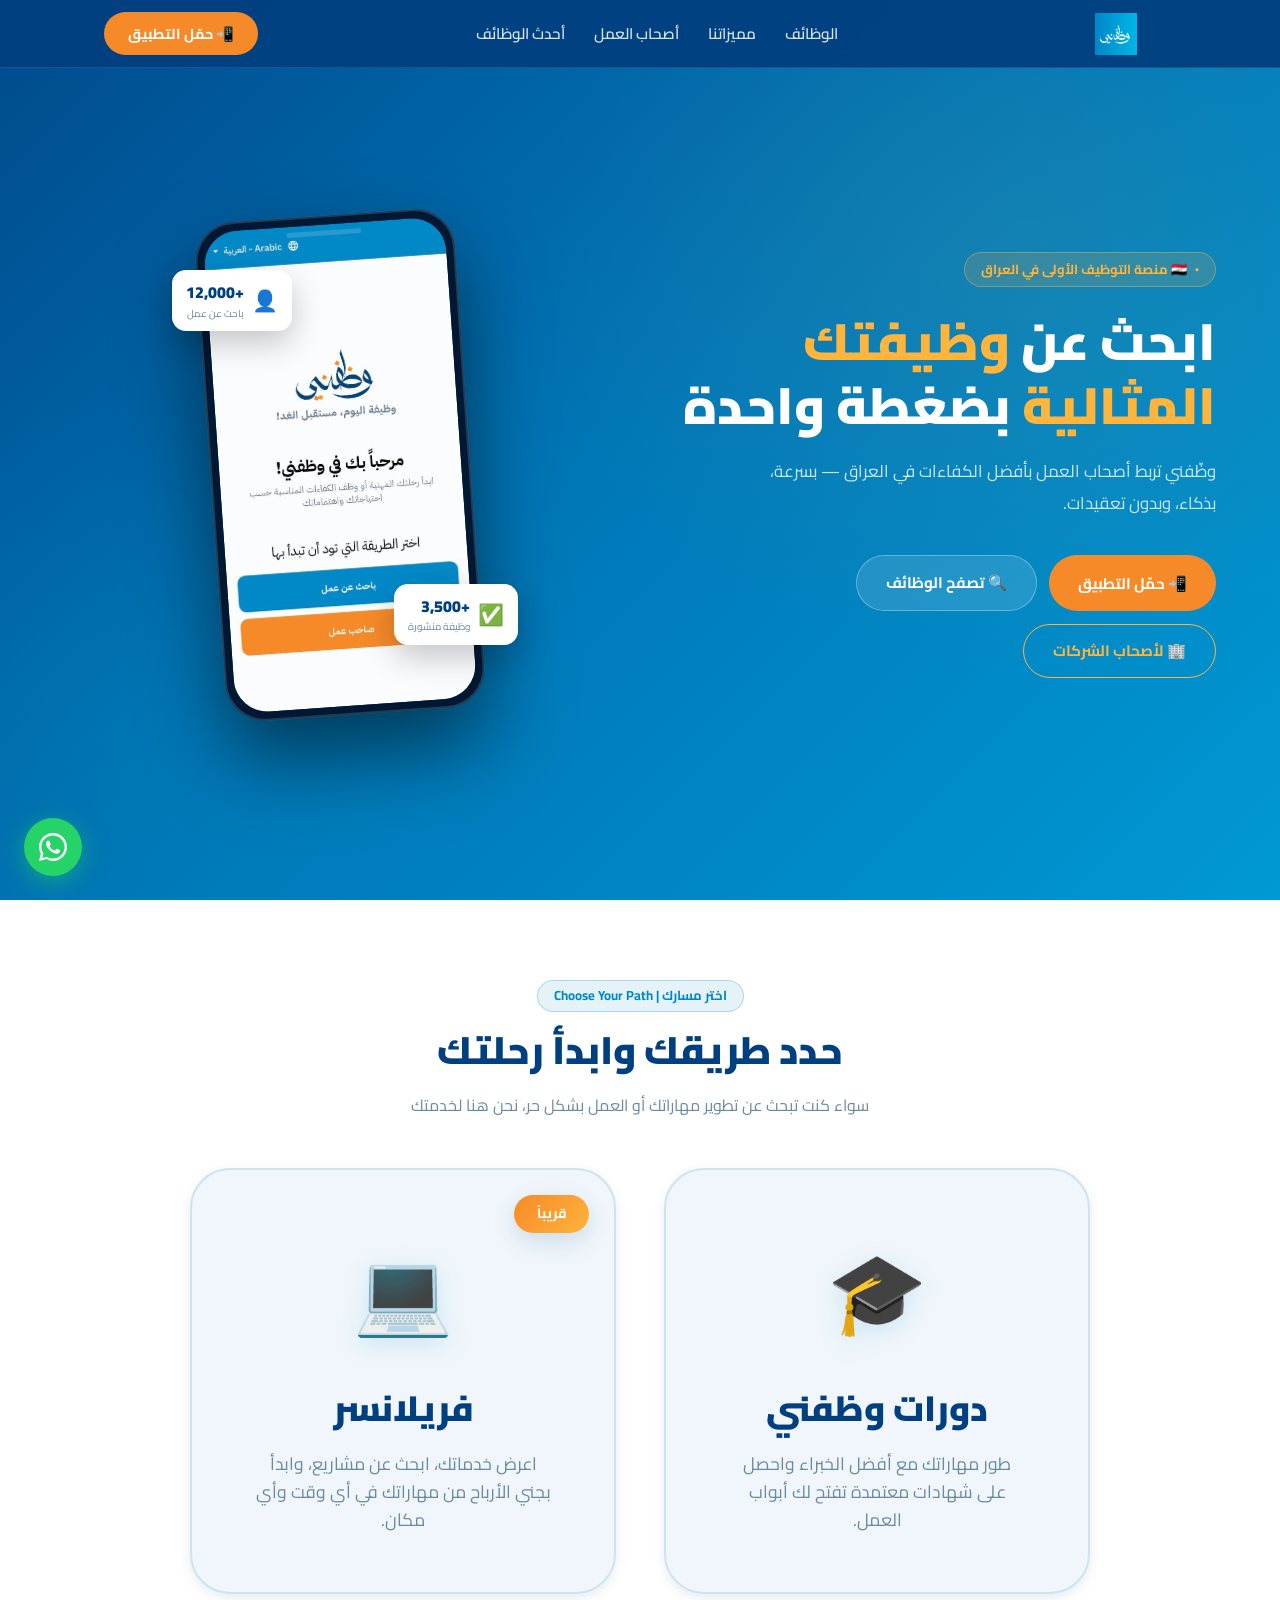
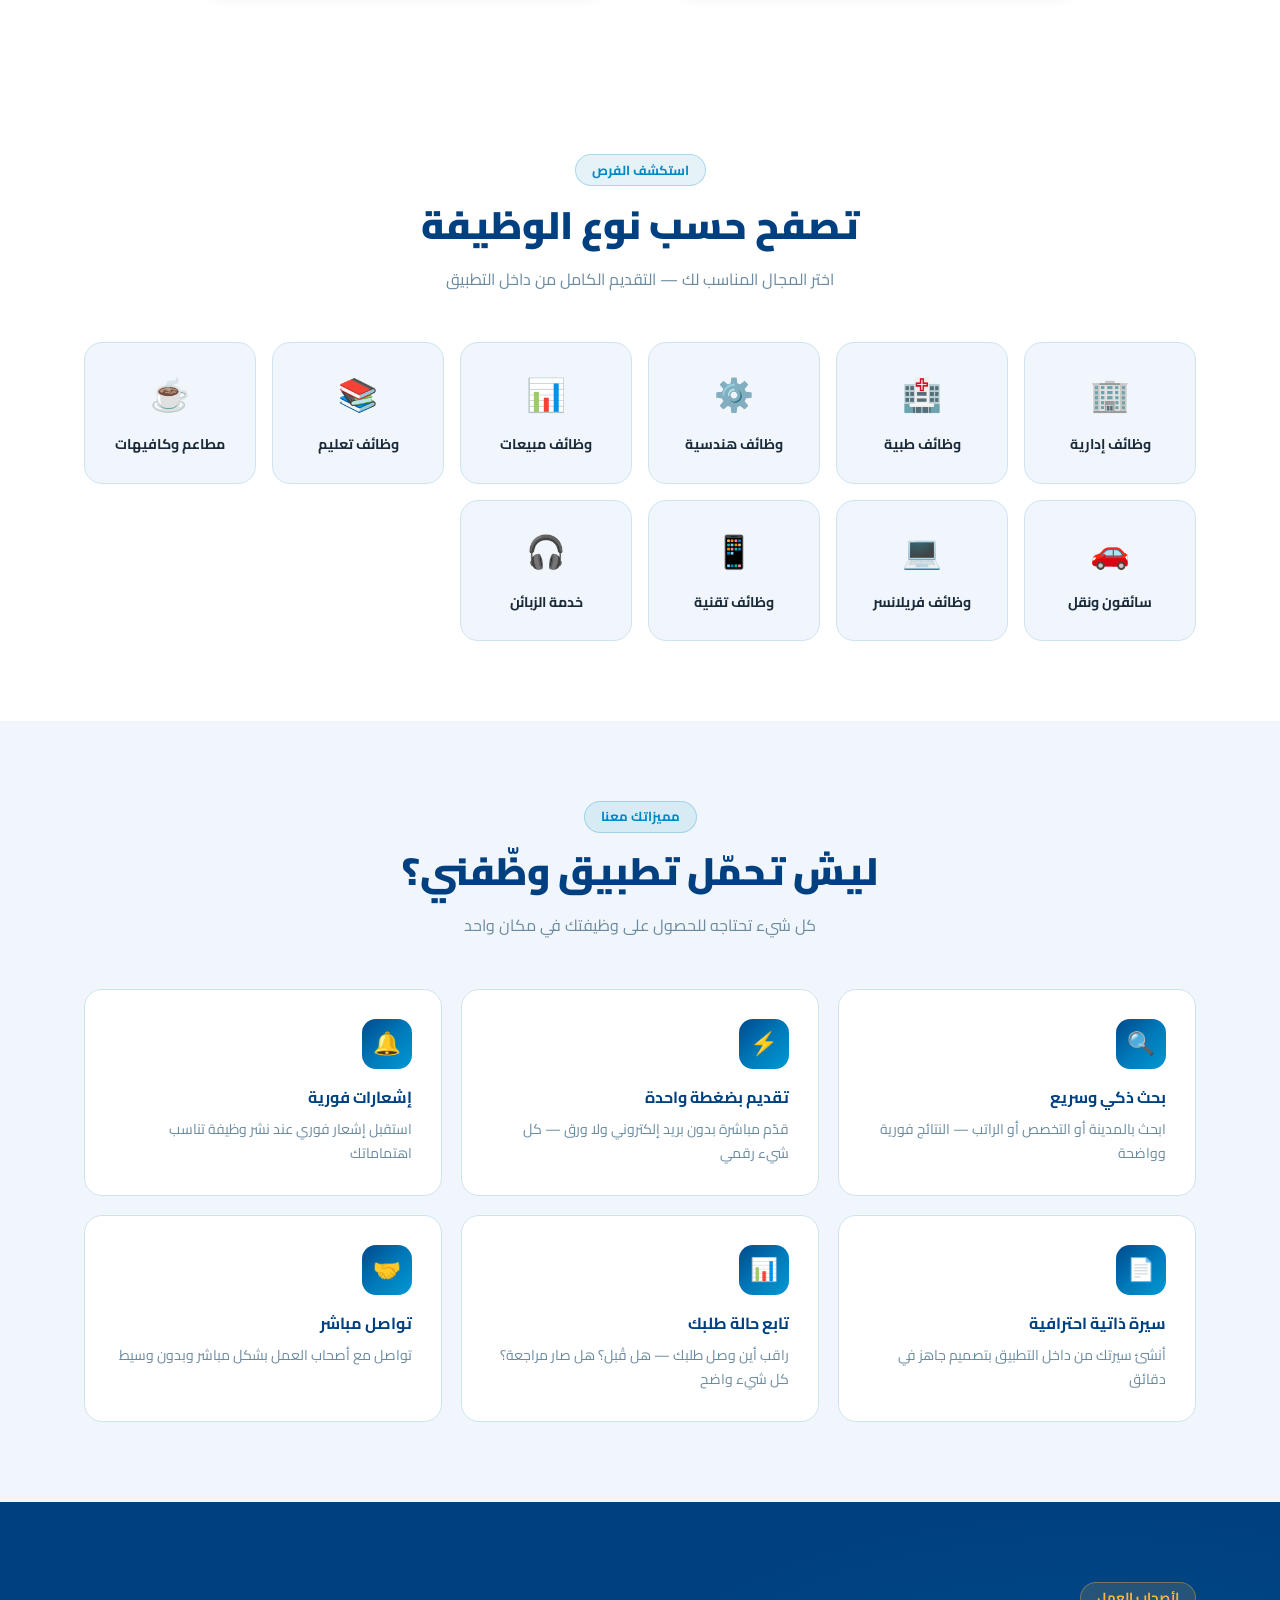
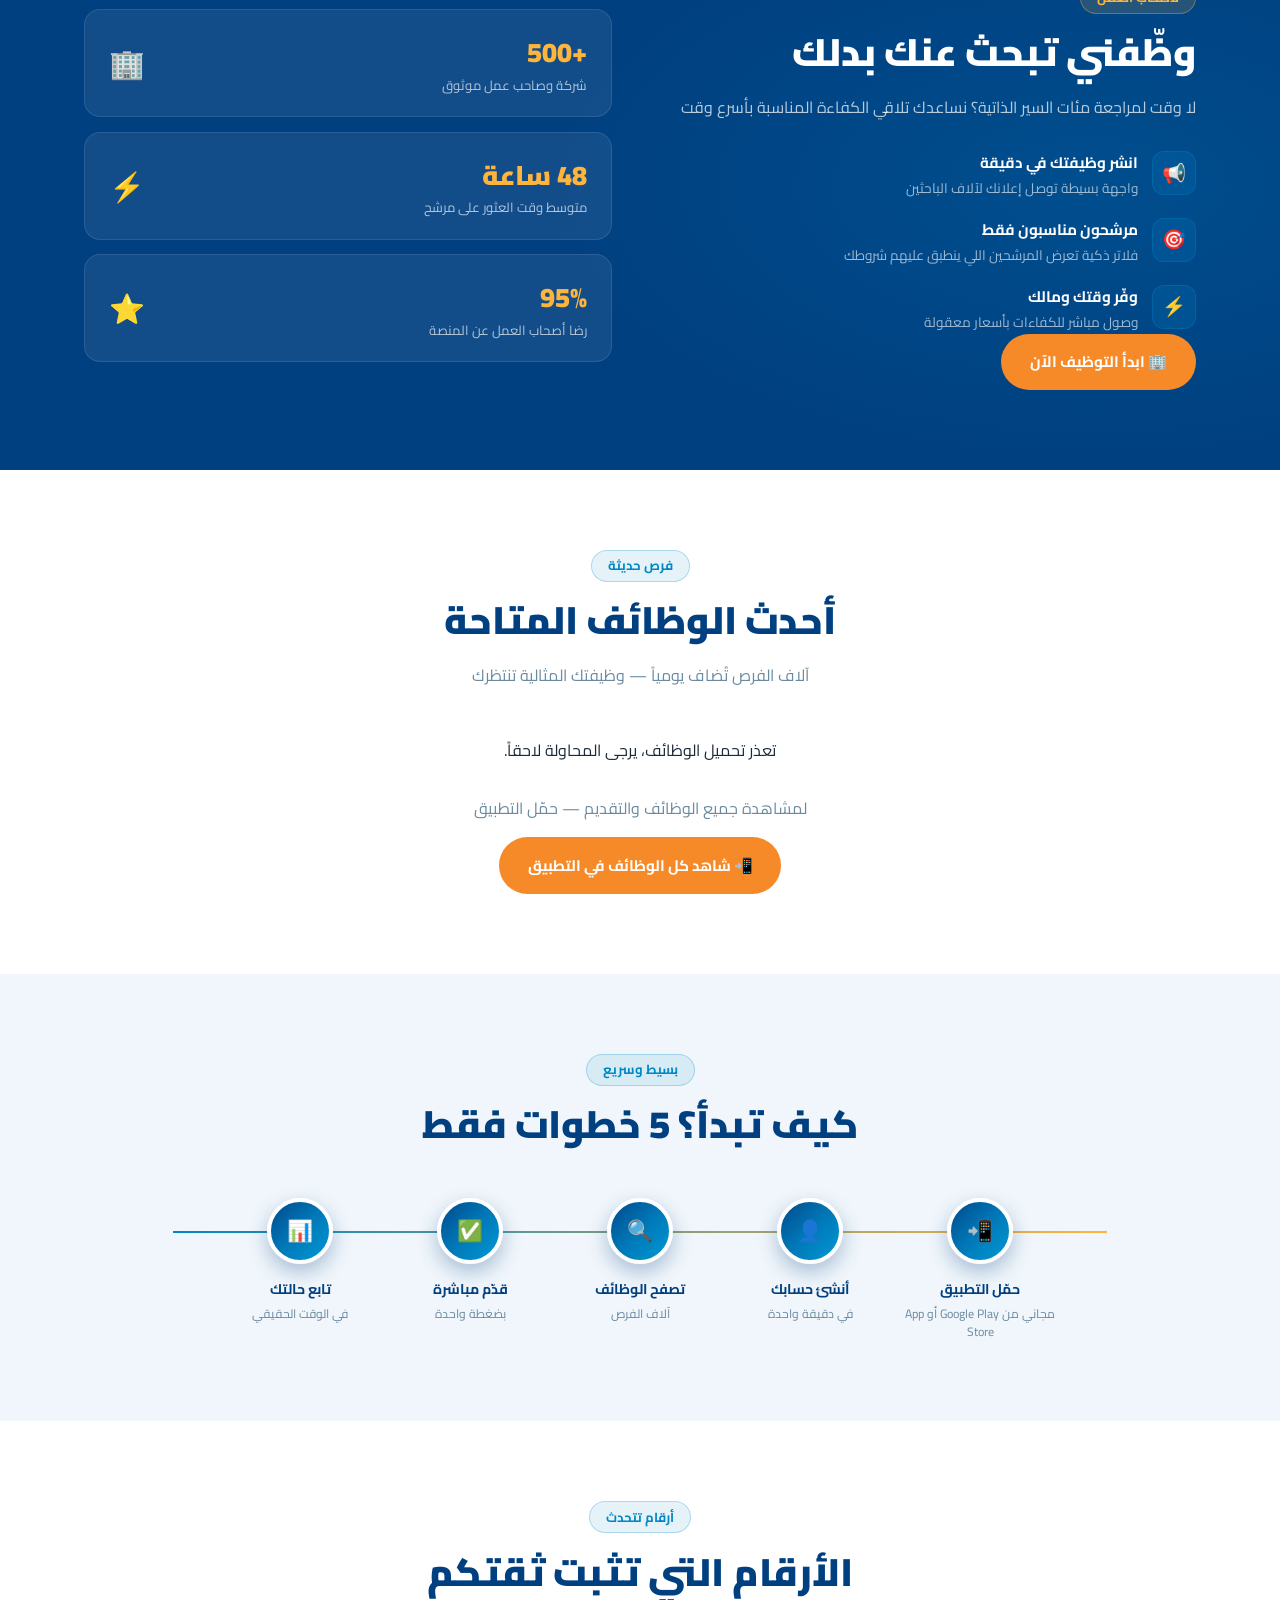
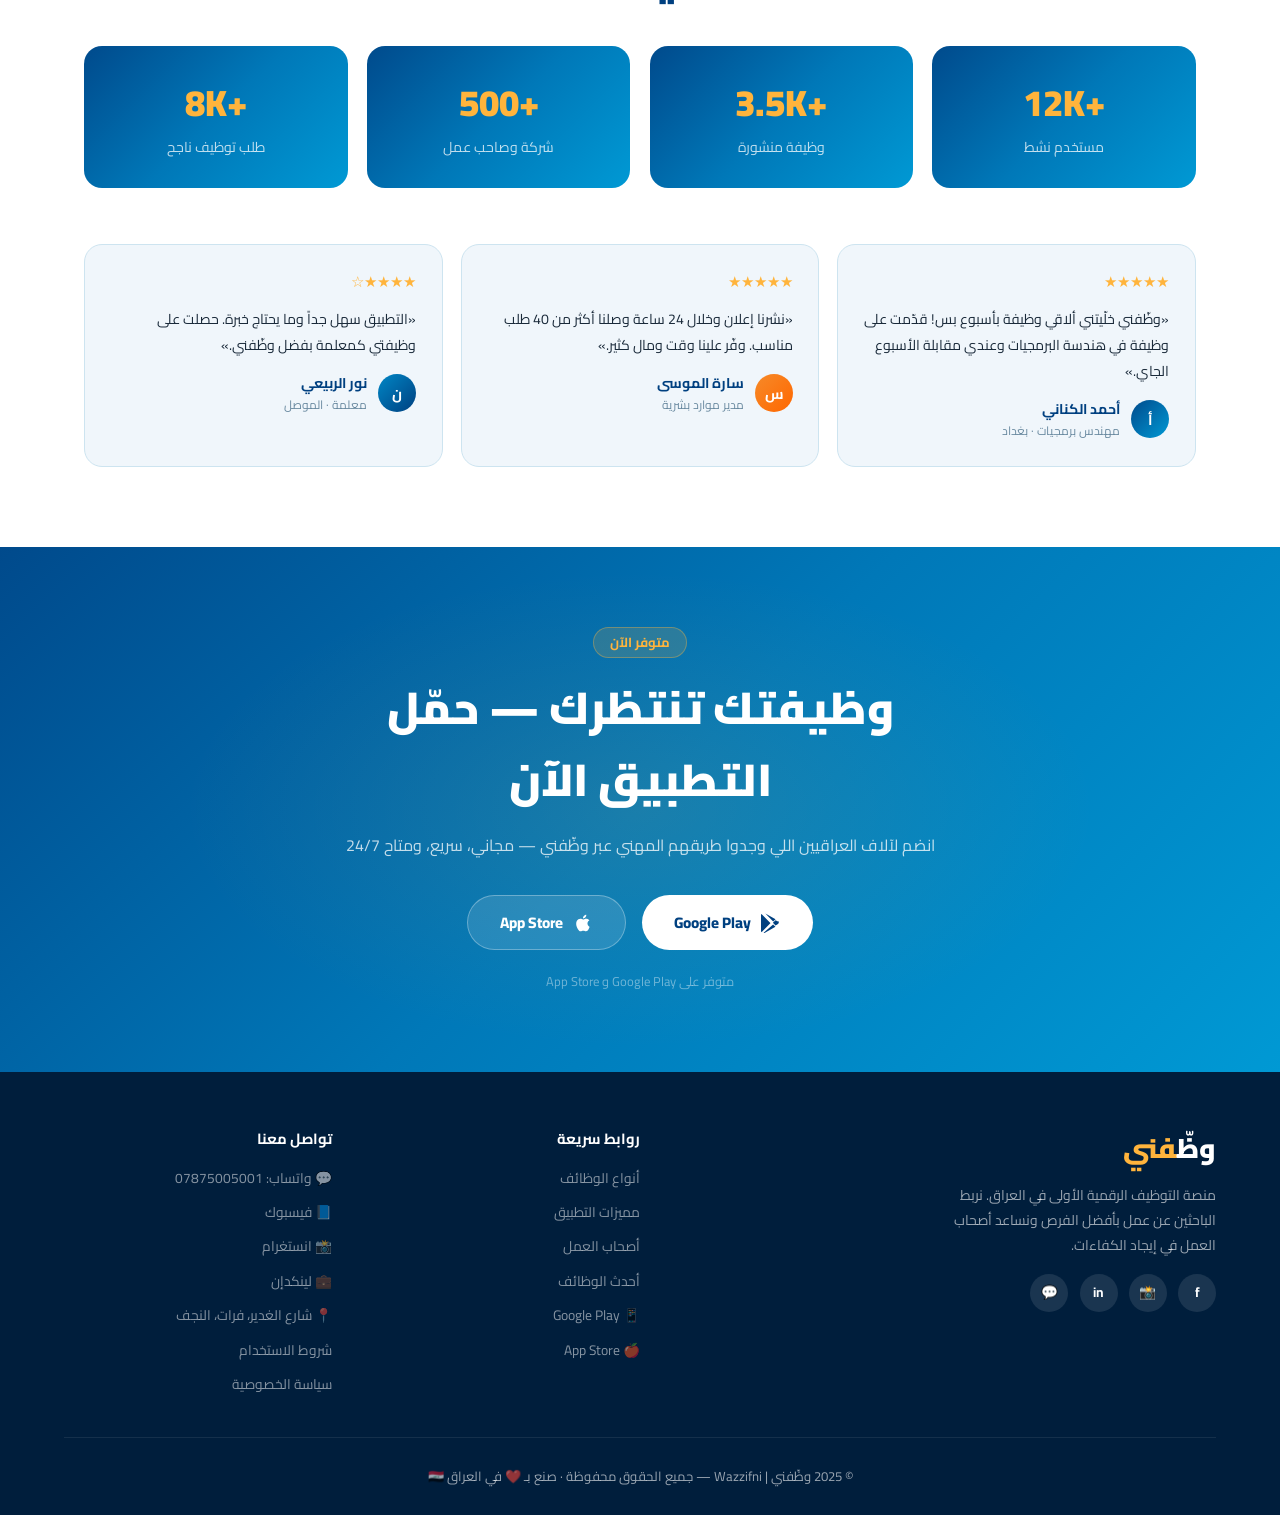
==== commit 2c06550b: "." ====
--- a/web/index.html
+++ b/web/index.html
@@ -460,7 +460,7 @@
                 </svg>
                 Google Play
             </a>
-            <a href="https://apps.apple.com/us/app/wazzifni-%D9%88%D8%B8%D9%81%D9%86%D9%8I/id6743117085?l=ar" class="btn-download btn-ios" target="_blank" rel="noopener">
+            <a href="https://apps.apple.com/us/app/wazzifni-%D9%88%D8%B8%D9%81%D9%86%D9%8A/id6743117085" class="btn-download btn-ios" target="_blank" rel="noopener">
                 <svg width="20" height="20" viewBox="0 0 24 24" fill="currentColor">
                     <path d="M18.71 19.5c-.83 1.24-1.71 2.45-3.05 2.47-1.34.03-1.77-.79-3.29-.79-1.53 0-2 .77-3.27.82-1.31.05-2.3-1.32-3.14-2.53C4.25 17 2.94 12.45 4.7 9.39c.87-1.52 2.43-2.48 4.12-2.51 1.28-.02 2.5.87 3.29.87.78 0 2.26-1.07 3.8-.91.65.03 2.47.26 3.64 1.98l-.09.06c-.22.14-2.15 1.26-2.13 3.75.03 2.99 2.62 3.99 2.65 4l.03.01zM13 3.5c.73-.83 1.94-1.46 2.94-1.5.13 1.17-.34 2.35-1.04 3.19-.69.85-1.83 1.51-2.95 1.42-.15-1.15.41-2.35 1.05-3.11z"/>
                 </svg>
@@ -493,7 +493,7 @@
                 <li><a href="#employers">أصحاب العمل</a></li>
                 <li><a href="#jobs">أحدث الوظائف</a></li>
                 <li><a href="https://play.google.com/store/apps/details?id=com.wazzifni.iraq" target="_blank" rel="noopener">📱 Google Play</a></li>
-                <li><a href="https://apps.apple.com/us/app/wazzifni-%D9%88%D8%B8%D9%81%D9%86%D9%8I/id6743117085?l=ar" target="_blank" rel="noopener">🍎 App Store</a></li>
+                <li><a href="https://apps.apple.com/us/app/wazzifni-%D9%88%D8%B8%D9%81%D9%86%D9%8A/id6743117085" target="_blank" rel="noopener">🍎 App Store</a></li>
             </ul>
         </div>
 
@@ -540,7 +540,7 @@
                 </svg>
                 تحميل من Google Play
             </a>
-            <a href="https://apps.apple.com/us/app/wazzifni-%D9%88%D8%B8%D9%81%D9%86%D9%8I/id6743117085?l=ar" class="btn-download-modal btn-ios" target="_blank" rel="noopener">
+            <a href="https://apps.apple.com/us/app/wazzifni-%D9%88%D8%B8%D9%81%D9%86%D9%8A/id6743117085" class="btn-download-modal btn-ios" target="_blank" rel="noopener">
                 <svg width="18" height="18" viewBox="0 0 24 24" fill="currentColor">
                     <path d="M18.71 19.5c-.83 1.24-1.71 2.45-3.05 2.47-1.34.03-1.77-.79-3.29-.79-1.53 0-2 .77-3.27.82-1.31.05-2.3-1.32-3.14-2.53C4.25 17 2.94 12.45 4.7 9.39c.87-1.52 2.43-2.48 4.12-2.51 1.28-.02 2.5.87 3.29.87.78 0 2.26-1.07 3.8-.91.65.03 2.47.26 3.64 1.98l-.09.06c-.22.14-2.15 1.26-2.13 3.75.03 2.99 2.62 3.99 2.65 4l.03.01zM13 3.5c.73-.83 1.94-1.46 2.94-1.5.13 1.17-.34 2.35-1.04 3.19-.69.85-1.83 1.51-2.95 1.42-.15-1.15.41-2.35 1.05-3.11z"/>
                 </svg>
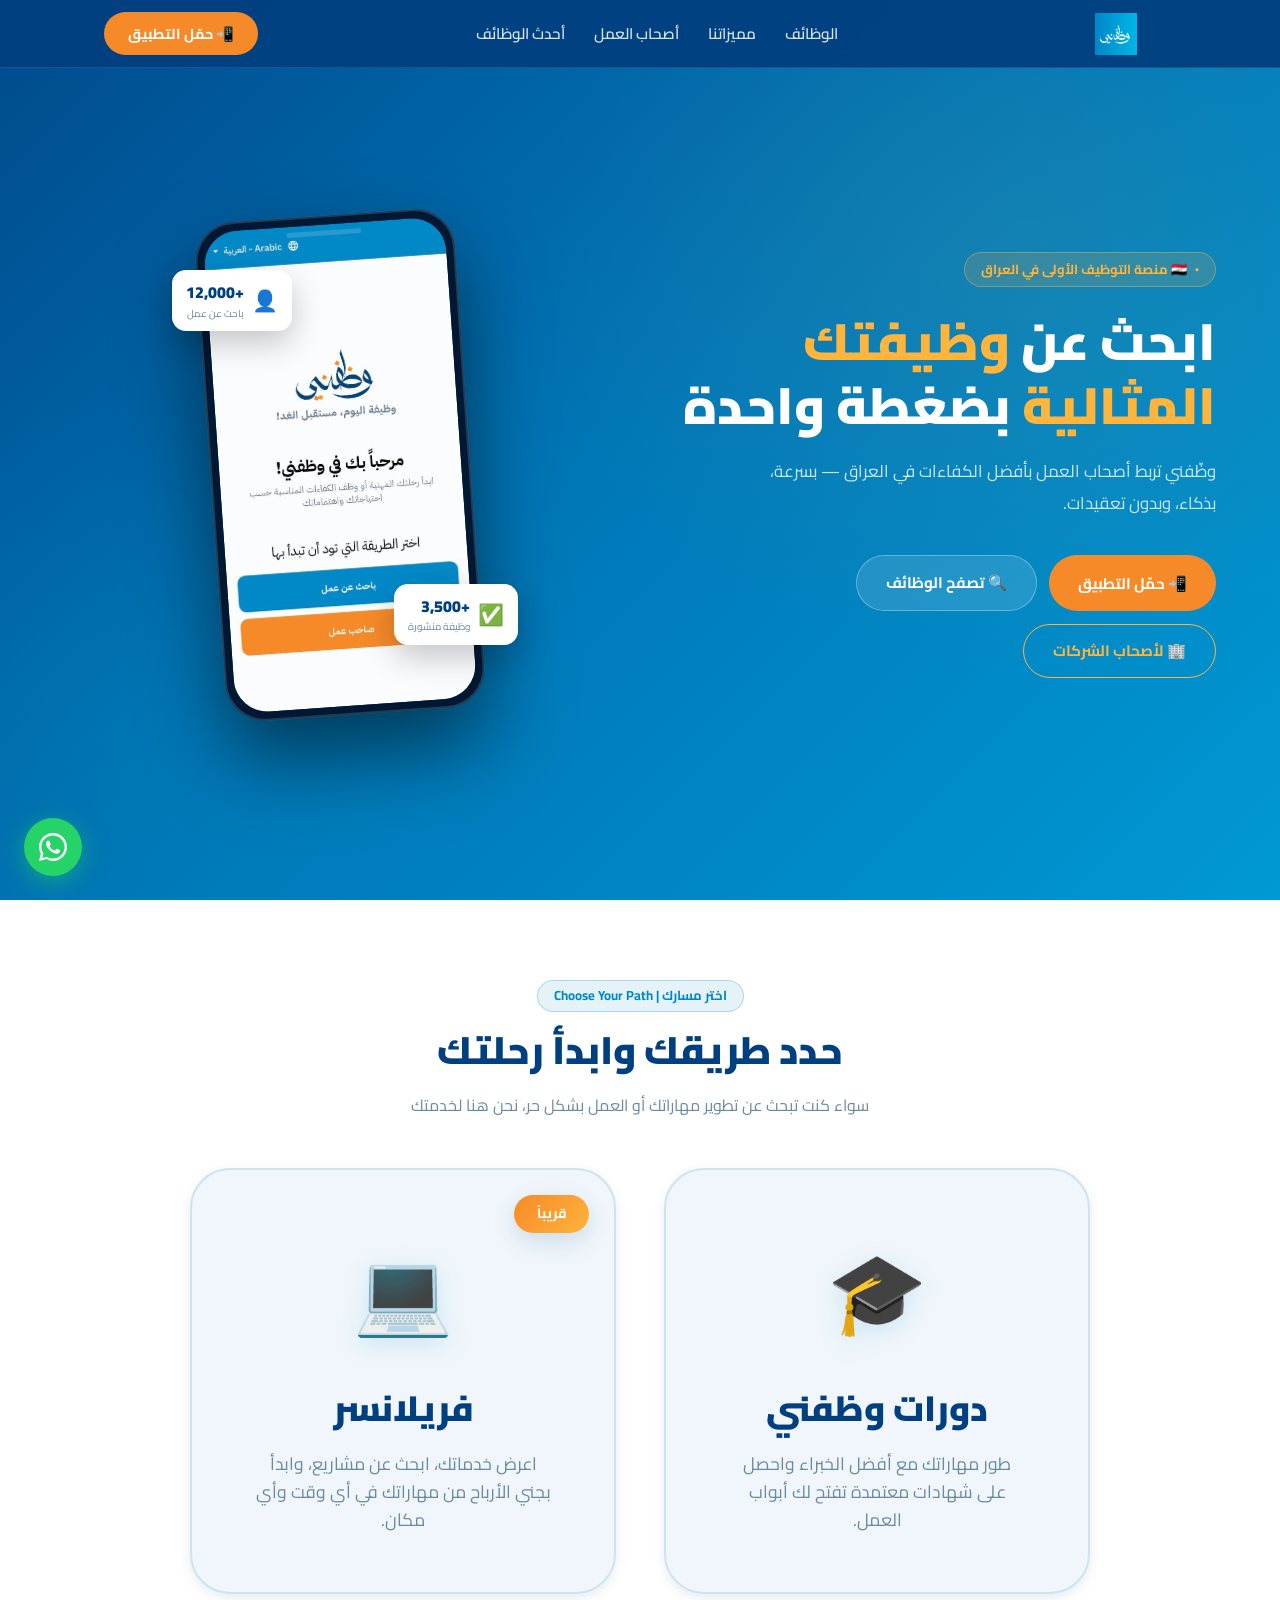
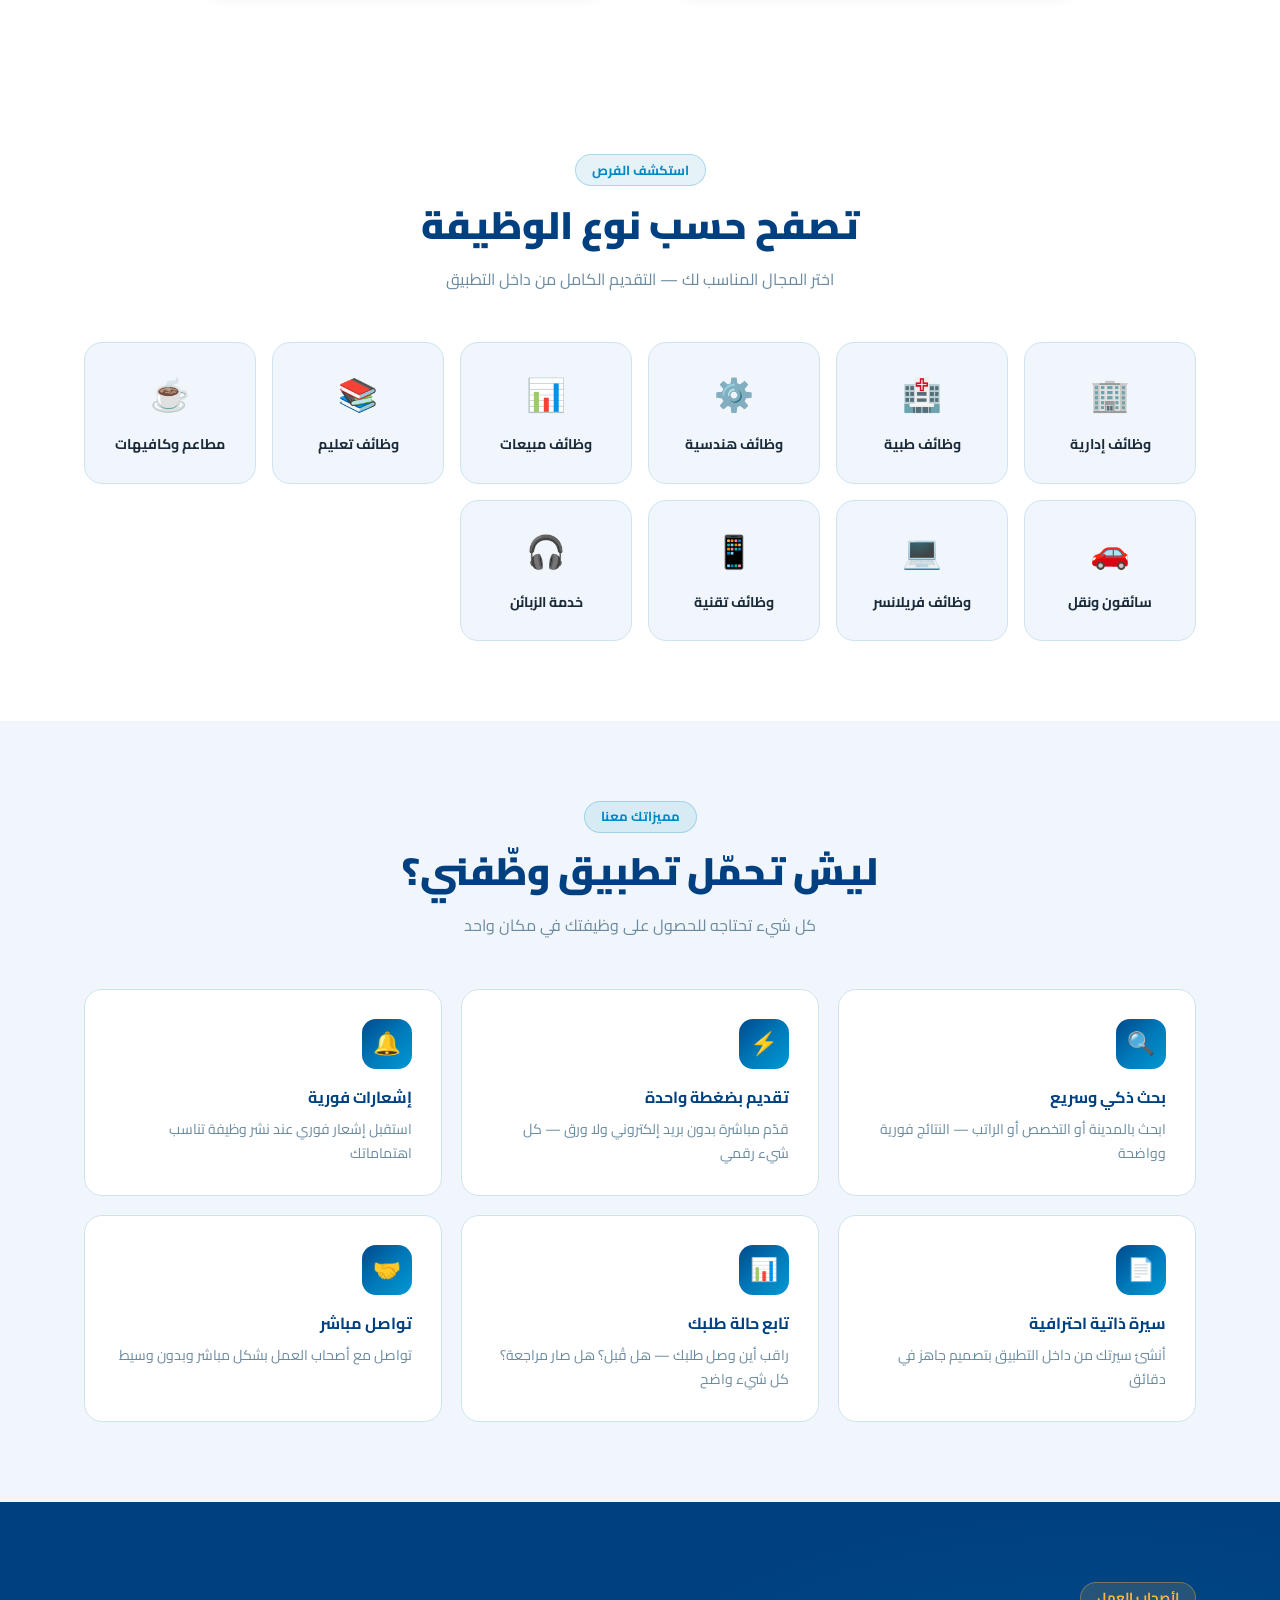
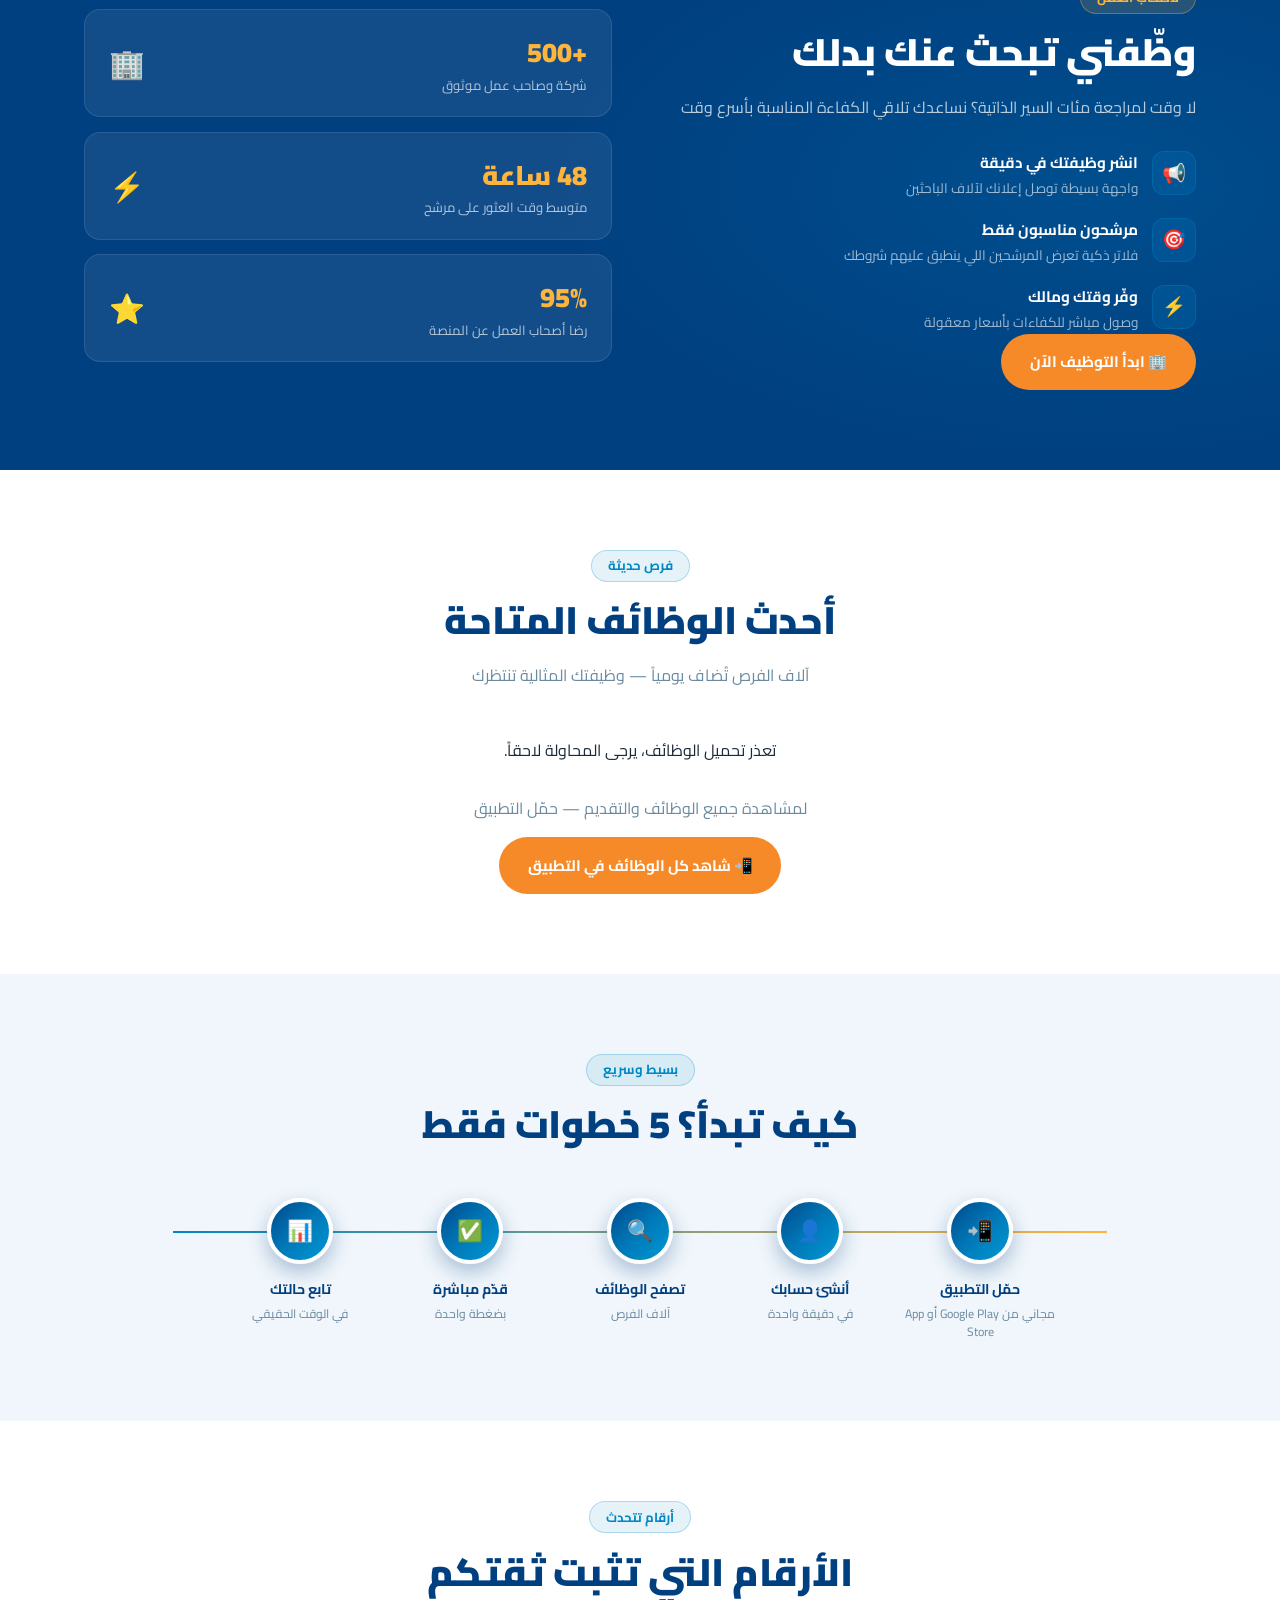
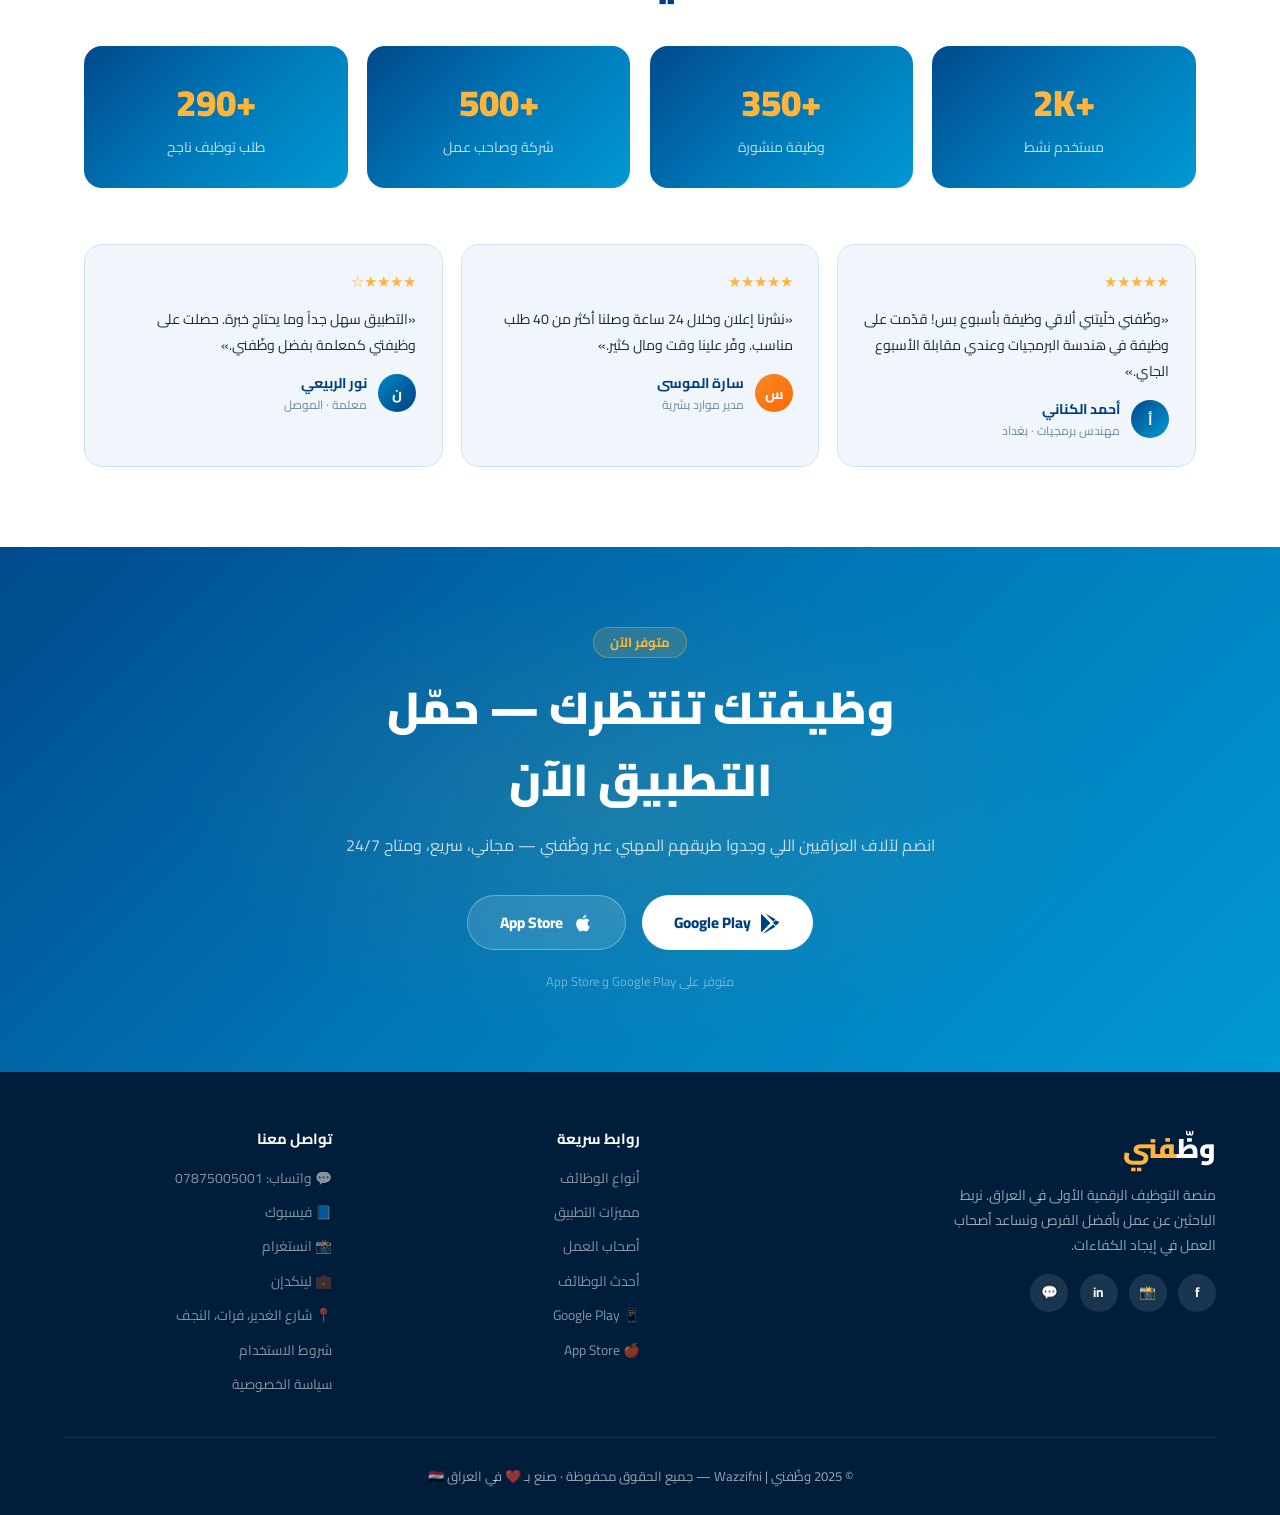
==== commit 31d3242f: "." ====
--- a/web/index.html
+++ b/web/index.html
@@ -391,11 +391,11 @@
         </div>
         <div class="stats-grid">
             <div class="stat-card-large rv">
-                <div class="stat-number">+12K</div>
+                <div class="stat-number">+2K</div>
                 <div class="stat-label">مستخدم نشط</div>
             </div>
             <div class="stat-card-large rv">
-                <div class="stat-number">+3.5K</div>
+                <div class="stat-number">+350</div>
                 <div class="stat-label">وظيفة منشورة</div>
             </div>
             <div class="stat-card-large rv">
@@ -403,7 +403,7 @@
                 <div class="stat-label">شركة وصاحب عمل</div>
             </div>
             <div class="stat-card-large rv">
-                <div class="stat-number">+8K</div>
+                <div class="stat-number">+290</div>
                 <div class="stat-label">طلب توظيف ناجح</div>
             </div>
         </div>
